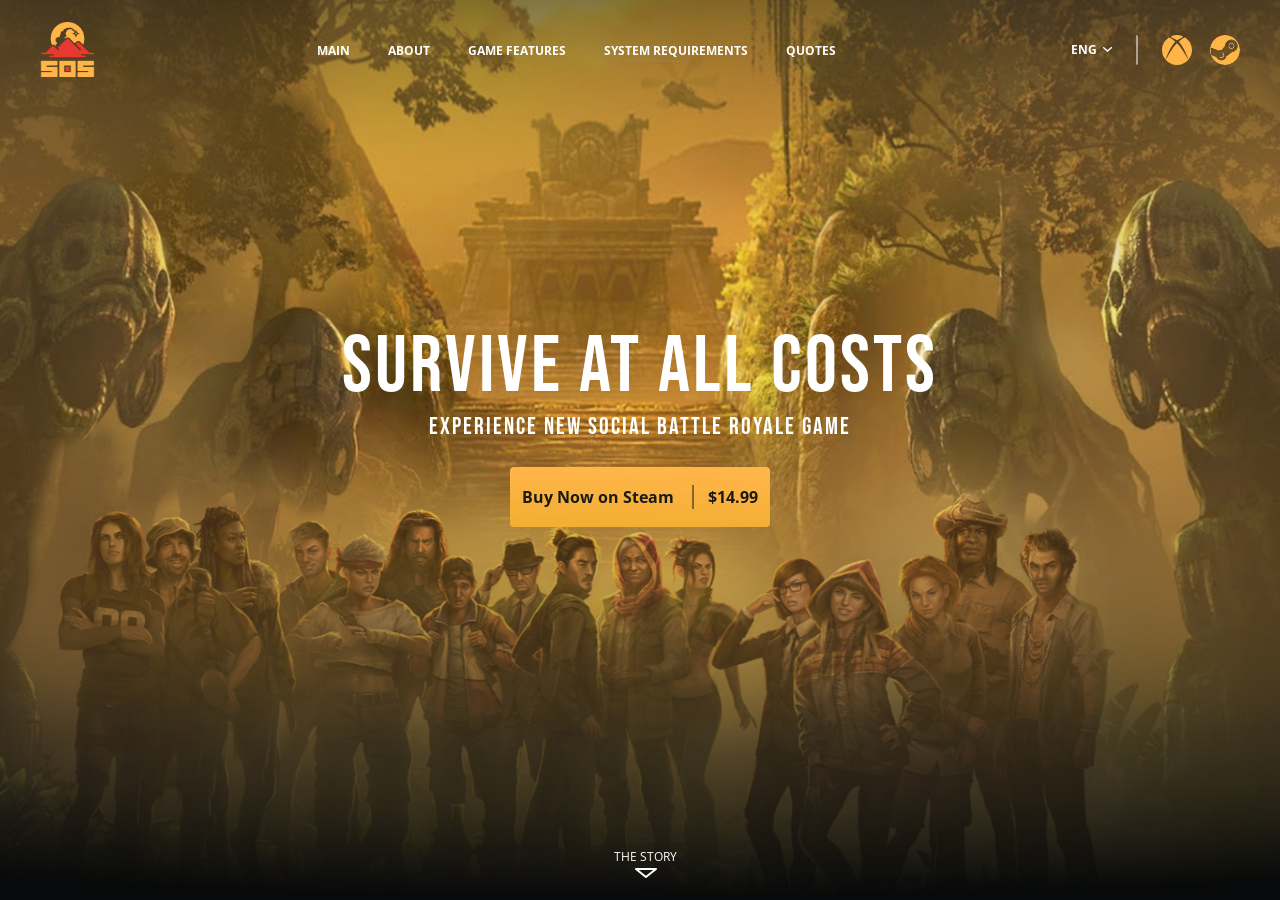
==== index.html @ 310947cd "first commit" ====
<!DOCTYPE html>
<html lang="en">
<head>
    <meta charset="UTF-8">
    <meta name="viewport" content="width=device-width, initial-scale=1.0">
    <title>SOS</title>
    <link rel="shortcut icon" href="">
    <link rel="stylesheet" href="css/style.css">
</head>
<body>
    <header class="header">
        <img class="header__background" src="./img/bg.jpeg" alt="">
        <div class="container">
            <div class="header__wrapper">
                <div class="header__logo">
                    <a href="#">
                        <img src="./img/logo.svg" alt="">
                    </a>
                </div>
                <div class="header__menu-wrapper">
                    <ul class="header__menu-list" id="menu">
                        <li class="header__menu-item">
                            <a href="#" class="header__menu-link">
                                main
                            </a>
                        </li>
                        <li class="header__menu-item">
                            <a href="#" class="header__menu-link">
                                about
                            </a>
                        </li>
                        <li class="header__menu-item">
                            <a href="#" class="header__menu-link">
                                game features
                            </a>
                        </li>
                        <li class="header__menu-item">
                            <a href="#" class="header__menu-link">
                                system requirements
                            </a>
                        </li>
                        <li class="header__menu-item">
                            <a href="#" class="header__menu-link">
                                quotes
                            </a>
                        </li>
                    </ul>
                </div>
                <div class="header__right-wrapper">
                    <div class="header__language-dropdown">
                        <button class="dropdown-button-language" id="dropdown-main-button">eng</button>
                        <img src="./img/arrow-down.svg" alt="">
                        <div class="dropdown-wrapper" id="dropdown">
                            <button class="dropdown-button-language" id="drop-rus">rus</button>
                            <button class="dropdown-button-language" id="drop-eng">eng</button>
                            <button class="dropdown-button-language" id="drop-fra">fra</button>
                        </div>
                    </div>
                    <div class="header__strip"></div>
                    <div class="header__burger" id="burger">
                        <span></span>
                    </div>
                    <div class="header__game-service">
                        <a href="#">
                            <img src="./img/icons/xbox-icon.svg" alt="">
                        </a>
                        <a href="#">
                            <img src="./img/icons/steam-icon.svg" alt="">
                        </a>
                    </div>
                </div>
            </div>
        </div>
    </header>
    <main class="main">
        <section class="theme">
            <div class="container">
                <div class="theme_wrapper">
                    <div class="theme__title" data-translate="title">
                        SURVIVE AT ALL COSTS
                    </div>
                    <div class="theme__subtitle" data-translate="subtitle">
                        Experience new social battle royale game
                    </div>
                    <div class="theme__buy-wrapper">
                        <button class="theme__buy-button">Buy Now on Steam <span></span> $14.99</button>
                    </div>
                </div>
                <div class="anchor-wrapper" id="anchor">
                    <div class="anchor__title" data-translate="story">
                        The story
                    </div>
                    <div class="anchor__arrow-down">
                        <img src="./img/scroll-arrow-down.svg" alt="">
                    </div>
                </div>
            </div>
        </section>
    </main>
    <script src="./js/script.js"></script>
</body>
</html>
---- css/style.css ----
@charset "UTF-8";
/*Обнуление*/
@import url("https://fonts.googleapis.com/css2?family=Bona+Nova+SC:ital,wght@0,400;0,700;1,400&family=Inter:ital,opsz,wght@0,14..32,100..900;1,14..32,100..900&family=Macondo&family=Merriweather:ital,wght@0,300;0,400;0,700;0,900;1,300;1,400;1,700;1,900&family=Montserrat:ital,wght@0,100..900;1,100..900&family=Open+Sans:ital,wght@0,300..800;1,300..800&family=Orbitron:wght@400..900&family=Poppins:ital,wght@0,100;0,200;0,300;0,400;0,500;0,600;0,700;0,800;0,900;1,100;1,200;1,300;1,400;1,500;1,600;1,700;1,800;1,900&family=Roboto+Mono:ital,wght@0,100..700;1,100..700&family=Work+Sans:ital,wght@0,100..900;1,100..900&display=swap");
@import url("https://fonts.googleapis.com/css2?family=Bebas+Neue&family=Bona+Nova+SC:ital,wght@0,400;0,700;1,400&family=Inter:ital,opsz,wght@0,14..32,100..900;1,14..32,100..900&family=Macondo&family=Merriweather:ital,wght@0,300;0,400;0,700;0,900;1,300;1,400;1,700;1,900&family=Montserrat:ital,wght@0,100..900;1,100..900&family=Open+Sans:ital,wght@0,300..800;1,300..800&family=Orbitron:wght@400..900&family=Poppins:ital,wght@0,100;0,200;0,300;0,400;0,500;0,600;0,700;0,800;0,900;1,100;1,200;1,300;1,400;1,500;1,600;1,700;1,800;1,900&family=Roboto+Mono:ital,wght@0,100..700;1,100..700&family=Work+Sans:ital,wght@0,100..900;1,100..900&display=swap");
* {
  padding: 0;
  margin: 0;
  border: 0;
}

*, *:before, *:after {
  box-sizing: border-box;
}

:focus, :active {
  outline: none;
}

a:focus, a:active {
  outline: none;
}

nav, footer, header, aside {
  display: block;
}

html, body {
  height: 100%;
  width: 100%;
  font-size: 100%;
  line-height: 1;
  font-size: 14px;
  -ms-text-size-adjust: 100%;
  -moz-text-size-adjust: 100%;
  -webkit-text-size-adjust: 100%;
}

input, button, textarea {
  font-family: inherit;
}

input::-ms-clear {
  display: none;
}

button {
  cursor: pointer;
}

button::-moz-focus-inner {
  padding: 0;
  border: 0;
}

a, a:visited {
  text-decoration: none;
}

a:hover {
  text-decoration: none;
}

ul li {
  list-style: none;
}

img {
  vertical-align: top;
}

h1, h2, h3, h4, h5, h6 {
  font-size: inherit;
  font-weight: 400;
}

/*--------------------*/
body {
  color: #fff;
  font-family: "Open Sans", serif;
}

.container {
  max-width: 1220px;
  margin: 0 auto;
  padding: 0 10px;
}

.header__wrapper {
  display: flex;
  align-items: center;
  justify-content: space-between;
  padding-top: 22px;
}

.header__background {
  width: 100%;
  height: 100vh;
  position: absolute;
  z-index: -1;
  -o-object-fit: cover;
     object-fit: cover;
}

.header__menu-list {
  display: flex;
  align-items: center;
  justify-content: center;
  gap: 38px;
  font-weight: 700;
}

.header__menu-link {
  color: #fff;
  text-transform: uppercase;
  font-size: 12px;
}
.header__menu-link:hover {
  color: #FFB548;
}

.header__right-wrapper {
  display: flex;
  align-items: center;
  justify-content: center;
  gap: 24px;
}

.header__strip {
  width: 1px;
  height: 30px;
  border: 0.87px solid rgb(255, 255, 255);
  opacity: 0.5;
  border-radius: 5px;
}

.header__game-service {
  display: flex;
  align-items: center;
  justify-content: center;
  gap: 18px;
}

.dropdown-wrapper {
  width: 54px;
  height: 65px;
  border-radius: 3px;
  background: rgba(0, 0, 0, 0.75);
  flex-direction: column;
  gap: 2px;
  padding-top: 7px;
  position: absolute;
  top: 25px;
  left: 2px;
  display: none;
}

.language-dropdown {
  display: flex;
  align-items: center;
  justify-content: center;
}

.header__language-dropdown {
  display: flex;
  align-items: center;
  justify-content: center;
  gap: 6px;
  position: relative;
  top: 0;
  left: 0;
}

.dropdown-button-language {
  color: #fff;
  background-color: inherit;
  font-size: 12px;
  line-height: 16px;
  text-align: left;
  letter-spacing: 10%;
  font-weight: 700;
  text-transform: uppercase;
  margin-left: 14px;
}
.dropdown-button-language:hover {
  color: #FFB548 !important;
}

.active {
  display: block;
}

.header__burger {
  display: flex;
  position: relative;
  z-index: 10;
  align-items: center;
  justify-content: flex-end;
  width: 24px;
  height: 18px;
  display: none;
}
.header__burger span {
  background-color: #fff;
  height: 2px;
  width: 100%;
  transition: 0.3s;
}
.header__burger::before {
  content: "";
  background-color: #fff;
  position: absolute;
  height: 2px;
  width: 100%;
  top: 0;
  transition: 0.3s;
}
.header__burger::after {
  content: "";
  background-color: #fff;
  position: absolute;
  bottom: 0;
  height: 2px;
  width: 70%;
  transition: 0.3s;
}

.active-burger span {
  transform: scale(0);
}
.active-burger::before {
  top: 50%;
  transform: rotate(-45deg) translate(0, -50%);
}
.active-burger::after {
  bottom: 50%;
  width: 100%;
  transform: rotate(45deg) translate(0, 50%);
}

.theme__title {
  font-family: "Bebas Neue";
  font-size: 80px;
  font-weight: 500;
  line-height: 80px;
  letter-spacing: 3px;
  text-align: center;
  text-transform: uppercase;
  margin-top: 250px;
}

.theme__subtitle {
  font-family: "Bebas Neue";
  font-size: 24px;
  font-weight: 500;
  line-height: 24px;
  letter-spacing: 2px;
  text-align: center;
  margin: 8px 0 28px 0;
}

.theme__buy-wrapper {
  text-align: center;
}

.theme__buy-button {
  width: 260px;
  height: 60px;
  color: rgb(26, 25, 23);
  font-size: 16px;
  line-height: 22px;
  font-weight: 700;
  text-align: center;
  border-radius: 4px;
  background: linear-gradient(181.15deg, rgb(255, 181, 72) 10.819%, rgb(243, 175, 52) 90.765%);
}
.theme__buy-button span {
  width: 1px;
  height: 24px;
  border: 0.87px solid rgb(26, 25, 23);
  opacity: 0.5;
  margin: 0 14px;
}

.anchor-wrapper {
  display: flex;
  align-items: center;
  justify-content: center;
  flex-direction: column;
  position: absolute;
  bottom: 2%;
  left: 48%;
  cursor: pointer;
}
.anchor-wrapper:hover {
  color: #FFB548 !important;
}

.anchor__title {
  font-size: 12px;
  line-height: 22px;
  letter-spacing: 0px;
  text-align: justify;
  text-transform: uppercase;
}

@media (max-width: 800px) {
  .header__menu-list {
    gap: 20px;
  }
}
@media (max-width: 767px) {
  .header__menu-list {
    display: none;
    flex-direction: column;
    position: fixed;
    width: 100%;
    height: 100%;
    background-color: #000;
    opacity: 0.9;
    z-index: 5;
    top: 0;
    left: 0;
  }
  .open {
    display: flex;
  }
  .header__game-service {
    display: none;
  }
  .header__burger {
    display: flex;
  }
}
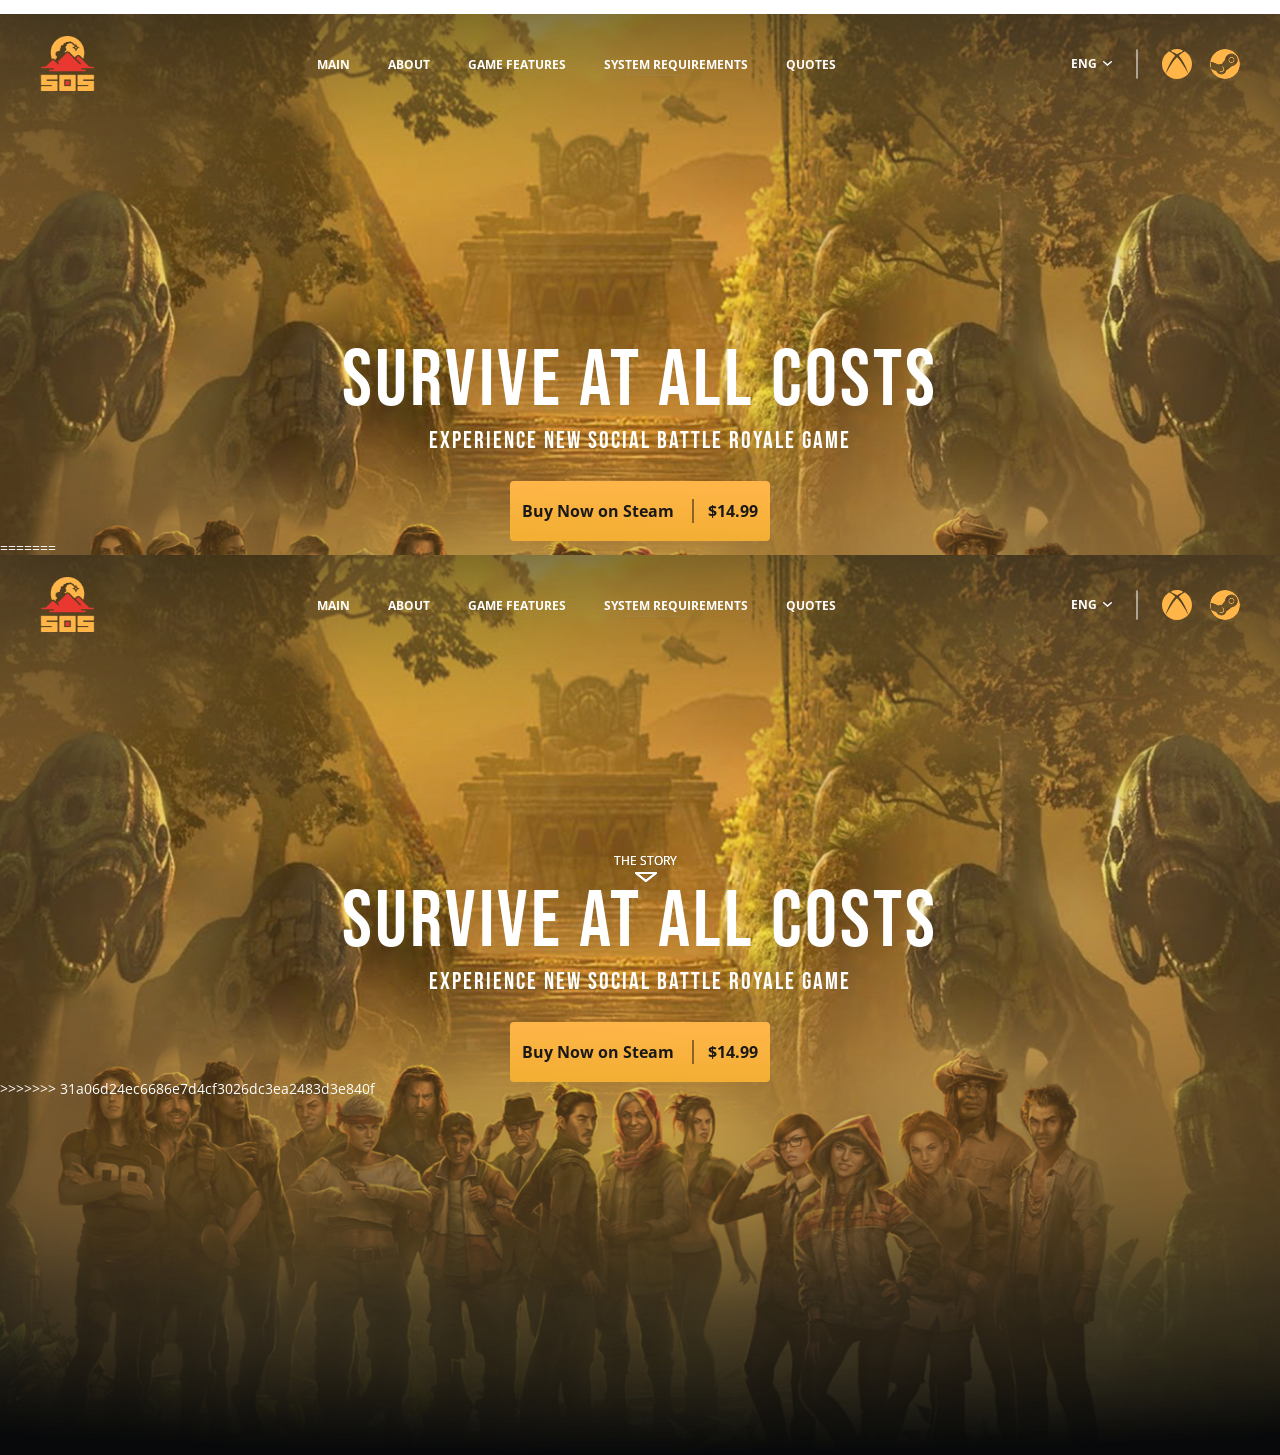
==== commit 5098bdda: "fix" ====
--- a/index.html
+++ b/index.html
@@ -1,3 +1,4 @@
+<<<<<<< HEAD
 <!DOCTYPE html>
 <html lang="en">
 <head>
@@ -20,27 +21,27 @@
                 <div class="header__menu-wrapper">
                     <ul class="header__menu-list" id="menu">
                         <li class="header__menu-item">
-                            <a href="#" class="header__menu-link">
+                            <a href="#" class="header__menu-link" data-translate="menuMain">
                                 main
                             </a>
                         </li>
                         <li class="header__menu-item">
-                            <a href="#" class="header__menu-link">
+                            <a href="#" class="header__menu-link" data-translate="menuAbout">
                                 about
                             </a>
                         </li>
                         <li class="header__menu-item">
-                            <a href="#" class="header__menu-link">
+                            <a href="#" class="header__menu-link" data-translate="menuFeatures">
                                 game features
                             </a>
                         </li>
                         <li class="header__menu-item">
-                            <a href="#" class="header__menu-link">
+                            <a href="#" class="header__menu-link" data-translate="menuSystem">
                                 system requirements
                             </a>
                         </li>
                         <li class="header__menu-item">
-                            <a href="#" class="header__menu-link">
+                            <a href="#" class="header__menu-link" data-translate="menuQuotes">
                                 quotes
                             </a>
                         </li>
@@ -99,4 +100,107 @@
     </main>
     <script src="./js/script.js"></script>
 </body>
+=======
+<!DOCTYPE html>
+<html lang="en">
+<head>
+    <meta charset="UTF-8">
+    <meta name="viewport" content="width=device-width, initial-scale=1.0">
+    <title>SOS</title>
+    <link rel="shortcut icon" href="">
+    <link rel="stylesheet" href="css/style.css">
+</head>
+<body>
+    <header class="header">
+        <img class="header__background" src="./img/bg.jpeg" alt="">
+        <div class="container">
+            <div class="header__wrapper">
+                <div class="header__logo">
+                    <a href="#">
+                        <img src="./img/logo.svg" alt="">
+                    </a>
+                </div>
+                <div class="header__menu-wrapper">
+                    <ul class="header__menu-list" id="menu">
+                        <li class="header__menu-item">
+                            <a href="#" class="header__menu-link" data-translate="menuMain">
+                                main
+                            </a>
+                        </li>
+                        <li class="header__menu-item">
+                            <a href="#" class="header__menu-link" data-translate="menuAbout">
+                                about
+                            </a>
+                        </li>
+                        <li class="header__menu-item">
+                            <a href="#" class="header__menu-link" data-translate="menuFeatures">
+                                game features
+                            </a>
+                        </li>
+                        <li class="header__menu-item">
+                            <a href="#" class="header__menu-link" data-translate="menuSystem">
+                                system requirements
+                            </a>
+                        </li>
+                        <li class="header__menu-item">
+                            <a href="#" class="header__menu-link" data-translate="menuQuotes">
+                                quotes
+                            </a>
+                        </li>
+                    </ul>
+                </div>
+                <div class="header__right-wrapper">
+                    <div class="header__language-dropdown">
+                        <button class="dropdown-button-language" id="dropdown-main-button">eng</button>
+                        <img src="./img/arrow-down.svg" alt="">
+                        <div class="dropdown-wrapper" id="dropdown">
+                            <button class="dropdown-button-language" id="drop-rus">rus</button>
+                            <button class="dropdown-button-language" id="drop-eng">eng</button>
+                            <button class="dropdown-button-language" id="drop-fra">fra</button>
+                        </div>
+                    </div>
+                    <div class="header__strip"></div>
+                    <div class="header__burger" id="burger">
+                        <span></span>
+                    </div>
+                    <div class="header__game-service">
+                        <a href="#">
+                            <img src="./img/icons/xbox-icon.svg" alt="">
+                        </a>
+                        <a href="#">
+                            <img src="./img/icons/steam-icon.svg" alt="">
+                        </a>
+                    </div>
+                </div>
+            </div>
+        </div>
+    </header>
+    <main class="main">
+        <section class="theme">
+            <div class="container">
+                <div class="theme_wrapper">
+                    <div class="theme__title" data-translate="title">
+                        SURVIVE AT ALL COSTS
+                    </div>
+                    <div class="theme__subtitle" data-translate="subtitle">
+                        Experience new social battle royale game
+                    </div>
+                    <div class="theme__buy-wrapper">
+                        <button class="theme__buy-button">Buy Now on Steam <span></span> $14.99</button>
+                    </div>
+                </div>
+                <div class="anchor-wrapper" id="anchor">
+                    <div class="anchor__title" data-translate="story">
+                        The story
+                    </div>
+                    <div class="anchor__arrow-down">
+                        <img src="./img/scroll-arrow-down.svg" alt="">
+                    </div>
+                </div>
+            </div>
+        </section>
+    </main>
+    <script src="./js/script.js"></script>
+</body>
+>>>>>>> 31a06d24ec6686e7d4cf3026dc3ea2483d3e840f
 </html>
--- a/css/style.css
+++ b/css/style.css
@@ -1,333 +1,346 @@
-@charset "UTF-8";
-/*Обнуление*/
-@import url("https://fonts.googleapis.com/css2?family=Bona+Nova+SC:ital,wght@0,400;0,700;1,400&family=Inter:ital,opsz,wght@0,14..32,100..900;1,14..32,100..900&family=Macondo&family=Merriweather:ital,wght@0,300;0,400;0,700;0,900;1,300;1,400;1,700;1,900&family=Montserrat:ital,wght@0,100..900;1,100..900&family=Open+Sans:ital,wght@0,300..800;1,300..800&family=Orbitron:wght@400..900&family=Poppins:ital,wght@0,100;0,200;0,300;0,400;0,500;0,600;0,700;0,800;0,900;1,100;1,200;1,300;1,400;1,500;1,600;1,700;1,800;1,900&family=Roboto+Mono:ital,wght@0,100..700;1,100..700&family=Work+Sans:ital,wght@0,100..900;1,100..900&display=swap");
-@import url("https://fonts.googleapis.com/css2?family=Bebas+Neue&family=Bona+Nova+SC:ital,wght@0,400;0,700;1,400&family=Inter:ital,opsz,wght@0,14..32,100..900;1,14..32,100..900&family=Macondo&family=Merriweather:ital,wght@0,300;0,400;0,700;0,900;1,300;1,400;1,700;1,900&family=Montserrat:ital,wght@0,100..900;1,100..900&family=Open+Sans:ital,wght@0,300..800;1,300..800&family=Orbitron:wght@400..900&family=Poppins:ital,wght@0,100;0,200;0,300;0,400;0,500;0,600;0,700;0,800;0,900;1,100;1,200;1,300;1,400;1,500;1,600;1,700;1,800;1,900&family=Roboto+Mono:ital,wght@0,100..700;1,100..700&family=Work+Sans:ital,wght@0,100..900;1,100..900&display=swap");
-* {
-  padding: 0;
-  margin: 0;
-  border: 0;
-}
-
-*, *:before, *:after {
-  box-sizing: border-box;
-}
-
-:focus, :active {
-  outline: none;
-}
-
-a:focus, a:active {
-  outline: none;
-}
-
-nav, footer, header, aside {
-  display: block;
-}
-
-html, body {
-  height: 100%;
-  width: 100%;
-  font-size: 100%;
-  line-height: 1;
-  font-size: 14px;
-  -ms-text-size-adjust: 100%;
-  -moz-text-size-adjust: 100%;
-  -webkit-text-size-adjust: 100%;
-}
-
-input, button, textarea {
-  font-family: inherit;
-}
-
-input::-ms-clear {
-  display: none;
-}
-
-button {
-  cursor: pointer;
-}
-
-button::-moz-focus-inner {
-  padding: 0;
-  border: 0;
-}
-
-a, a:visited {
-  text-decoration: none;
-}
-
-a:hover {
-  text-decoration: none;
-}
-
-ul li {
-  list-style: none;
-}
-
-img {
-  vertical-align: top;
-}
-
-h1, h2, h3, h4, h5, h6 {
-  font-size: inherit;
-  font-weight: 400;
-}
-
-/*--------------------*/
-body {
-  color: #fff;
-  font-family: "Open Sans", serif;
-}
-
-.container {
-  max-width: 1220px;
-  margin: 0 auto;
-  padding: 0 10px;
-}
-
-.header__wrapper {
-  display: flex;
-  align-items: center;
-  justify-content: space-between;
-  padding-top: 22px;
-}
-
-.header__background {
-  width: 100%;
-  height: 100vh;
-  position: absolute;
-  z-index: -1;
-  -o-object-fit: cover;
-     object-fit: cover;
-}
-
-.header__menu-list {
-  display: flex;
-  align-items: center;
-  justify-content: center;
-  gap: 38px;
-  font-weight: 700;
-}
-
-.header__menu-link {
-  color: #fff;
-  text-transform: uppercase;
-  font-size: 12px;
-}
-.header__menu-link:hover {
-  color: #FFB548;
-}
-
-.header__right-wrapper {
-  display: flex;
-  align-items: center;
-  justify-content: center;
-  gap: 24px;
-}
-
-.header__strip {
-  width: 1px;
-  height: 30px;
-  border: 0.87px solid rgb(255, 255, 255);
-  opacity: 0.5;
-  border-radius: 5px;
-}
-
-.header__game-service {
-  display: flex;
-  align-items: center;
-  justify-content: center;
-  gap: 18px;
-}
-
-.dropdown-wrapper {
-  width: 54px;
-  height: 65px;
-  border-radius: 3px;
-  background: rgba(0, 0, 0, 0.75);
-  flex-direction: column;
-  gap: 2px;
-  padding-top: 7px;
-  position: absolute;
-  top: 25px;
-  left: 2px;
-  display: none;
-}
-
-.language-dropdown {
-  display: flex;
-  align-items: center;
-  justify-content: center;
-}
-
-.header__language-dropdown {
-  display: flex;
-  align-items: center;
-  justify-content: center;
-  gap: 6px;
-  position: relative;
-  top: 0;
-  left: 0;
-}
-
-.dropdown-button-language {
-  color: #fff;
-  background-color: inherit;
-  font-size: 12px;
-  line-height: 16px;
-  text-align: left;
-  letter-spacing: 10%;
-  font-weight: 700;
-  text-transform: uppercase;
-  margin-left: 14px;
-}
-.dropdown-button-language:hover {
-  color: #FFB548 !important;
-}
-
-.active {
-  display: block;
-}
-
-.header__burger {
-  display: flex;
-  position: relative;
-  z-index: 10;
-  align-items: center;
-  justify-content: flex-end;
-  width: 24px;
-  height: 18px;
-  display: none;
-}
-.header__burger span {
-  background-color: #fff;
-  height: 2px;
-  width: 100%;
-  transition: 0.3s;
-}
-.header__burger::before {
-  content: "";
-  background-color: #fff;
-  position: absolute;
-  height: 2px;
-  width: 100%;
-  top: 0;
-  transition: 0.3s;
-}
-.header__burger::after {
-  content: "";
-  background-color: #fff;
-  position: absolute;
-  bottom: 0;
-  height: 2px;
-  width: 70%;
-  transition: 0.3s;
-}
-
-.active-burger span {
-  transform: scale(0);
-}
-.active-burger::before {
-  top: 50%;
-  transform: rotate(-45deg) translate(0, -50%);
-}
-.active-burger::after {
-  bottom: 50%;
-  width: 100%;
-  transform: rotate(45deg) translate(0, 50%);
-}
-
-.theme__title {
-  font-family: "Bebas Neue";
-  font-size: 80px;
-  font-weight: 500;
-  line-height: 80px;
-  letter-spacing: 3px;
-  text-align: center;
-  text-transform: uppercase;
-  margin-top: 250px;
-}
-
-.theme__subtitle {
-  font-family: "Bebas Neue";
-  font-size: 24px;
-  font-weight: 500;
-  line-height: 24px;
-  letter-spacing: 2px;
-  text-align: center;
-  margin: 8px 0 28px 0;
-}
-
-.theme__buy-wrapper {
-  text-align: center;
-}
-
-.theme__buy-button {
-  width: 260px;
-  height: 60px;
-  color: rgb(26, 25, 23);
-  font-size: 16px;
-  line-height: 22px;
-  font-weight: 700;
-  text-align: center;
-  border-radius: 4px;
-  background: linear-gradient(181.15deg, rgb(255, 181, 72) 10.819%, rgb(243, 175, 52) 90.765%);
-}
-.theme__buy-button span {
-  width: 1px;
-  height: 24px;
-  border: 0.87px solid rgb(26, 25, 23);
-  opacity: 0.5;
-  margin: 0 14px;
-}
-
-.anchor-wrapper {
-  display: flex;
-  align-items: center;
-  justify-content: center;
-  flex-direction: column;
-  position: absolute;
-  bottom: 2%;
-  left: 48%;
-  cursor: pointer;
-}
-.anchor-wrapper:hover {
-  color: #FFB548 !important;
-}
-
-.anchor__title {
-  font-size: 12px;
-  line-height: 22px;
-  letter-spacing: 0px;
-  text-align: justify;
-  text-transform: uppercase;
-}
-
-@media (max-width: 800px) {
-  .header__menu-list {
-    gap: 20px;
-  }
-}
-@media (max-width: 767px) {
-  .header__menu-list {
-    display: none;
-    flex-direction: column;
-    position: fixed;
-    width: 100%;
-    height: 100%;
-    background-color: #000;
-    opacity: 0.9;
-    z-index: 5;
-    top: 0;
-    left: 0;
-  }
-  .open {
-    display: flex;
-  }
-  .header__game-service {
-    display: none;
-  }
-  .header__burger {
-    display: flex;
-  }
+@charset "UTF-8";
+/*Обнуление*/
+@import url("https://fonts.googleapis.com/css2?family=Bona+Nova+SC:ital,wght@0,400;0,700;1,400&family=Inter:ital,opsz,wght@0,14..32,100..900;1,14..32,100..900&family=Macondo&family=Merriweather:ital,wght@0,300;0,400;0,700;0,900;1,300;1,400;1,700;1,900&family=Montserrat:ital,wght@0,100..900;1,100..900&family=Open+Sans:ital,wght@0,300..800;1,300..800&family=Orbitron:wght@400..900&family=Poppins:ital,wght@0,100;0,200;0,300;0,400;0,500;0,600;0,700;0,800;0,900;1,100;1,200;1,300;1,400;1,500;1,600;1,700;1,800;1,900&family=Roboto+Mono:ital,wght@0,100..700;1,100..700&family=Work+Sans:ital,wght@0,100..900;1,100..900&display=swap");
+@import url("https://fonts.googleapis.com/css2?family=Bebas+Neue&family=Bona+Nova+SC:ital,wght@0,400;0,700;1,400&family=Inter:ital,opsz,wght@0,14..32,100..900;1,14..32,100..900&family=Macondo&family=Merriweather:ital,wght@0,300;0,400;0,700;0,900;1,300;1,400;1,700;1,900&family=Montserrat:ital,wght@0,100..900;1,100..900&family=Open+Sans:ital,wght@0,300..800;1,300..800&family=Orbitron:wght@400..900&family=Poppins:ital,wght@0,100;0,200;0,300;0,400;0,500;0,600;0,700;0,800;0,900;1,100;1,200;1,300;1,400;1,500;1,600;1,700;1,800;1,900&family=Roboto+Mono:ital,wght@0,100..700;1,100..700&family=Work+Sans:ital,wght@0,100..900;1,100..900&display=swap");
+* {
+  padding: 0;
+  margin: 0;
+  border: 0;
+}
+
+*, *:before, *:after {
+  box-sizing: border-box;
+}
+
+:focus, :active {
+  outline: none;
+}
+
+a:focus, a:active {
+  outline: none;
+}
+
+nav, footer, header, aside {
+  display: block;
+}
+
+html, body {
+  height: 100%;
+  width: 100%;
+  font-size: 100%;
+  line-height: 1;
+  font-size: 14px;
+  -ms-text-size-adjust: 100%;
+  -moz-text-size-adjust: 100%;
+  -webkit-text-size-adjust: 100%;
+}
+
+input, button, textarea {
+  font-family: inherit;
+}
+
+input::-ms-clear {
+  display: none;
+}
+
+button {
+  cursor: pointer;
+}
+
+button::-moz-focus-inner {
+  padding: 0;
+  border: 0;
+}
+
+a, a:visited {
+  text-decoration: none;
+}
+
+a:hover {
+  text-decoration: none;
+}
+
+ul li {
+  list-style: none;
+}
+
+img {
+  vertical-align: top;
+}
+
+h1, h2, h3, h4, h5, h6 {
+  font-size: inherit;
+  font-weight: 400;
+}
+
+/*--------------------*/
+body {
+  color: #fff;
+  font-family: "Open Sans", serif;
+}
+
+.container {
+  max-width: 1220px;
+  margin: 0 auto;
+  padding: 0 10px;
+}
+
+.header__wrapper {
+  display: flex;
+  align-items: center;
+  justify-content: space-between;
+  padding-top: 22px;
+}
+
+.header__background {
+  width: 100%;
+  height: 100vh;
+  position: absolute;
+  z-index: -1;
+  -o-object-fit: cover;
+     object-fit: cover;
+}
+
+.header__menu-list {
+  display: flex;
+  align-items: center;
+  justify-content: center;
+  gap: 38px;
+  font-weight: 700;
+}
+
+.header__menu-link {
+  color: #fff;
+  text-transform: uppercase;
+  font-size: 12px;
+}
+.header__menu-link:hover {
+  color: #FFB548;
+}
+
+.header__right-wrapper {
+  display: flex;
+  align-items: center;
+  justify-content: center;
+  gap: 24px;
+}
+
+.header__strip {
+  width: 1px;
+  height: 30px;
+  border: 0.87px solid rgb(255, 255, 255);
+  opacity: 0.5;
+  border-radius: 5px;
+}
+
+.header__game-service {
+  display: flex;
+  align-items: center;
+  justify-content: center;
+  gap: 18px;
+}
+
+.dropdown-wrapper {
+  width: 54px;
+  height: 65px;
+  border-radius: 3px;
+  background: rgba(0, 0, 0, 0.75);
+  flex-direction: column;
+  gap: 2px;
+  padding-top: 7px;
+  position: absolute;
+  top: 25px;
+  left: 2px;
+  display: none;
+}
+
+.language-dropdown {
+  display: flex;
+  align-items: center;
+  justify-content: center;
+}
+
+.header__language-dropdown {
+  display: flex;
+  align-items: center;
+  justify-content: center;
+  gap: 6px;
+  position: relative;
+  top: 0;
+  left: 0;
+}
+
+.dropdown-button-language {
+  color: #fff;
+  background-color: inherit;
+  font-size: 12px;
+  line-height: 16px;
+  text-align: left;
+  letter-spacing: 10%;
+  font-weight: 700;
+  text-transform: uppercase;
+  margin-left: 14px;
+}
+.dropdown-button-language:hover {
+  color: #FFB548 !important;
+}
+
+.active {
+  display: block;
+}
+
+.header__burger {
+  display: flex;
+  position: relative;
+  z-index: 10;
+  align-items: center;
+  justify-content: flex-end;
+  width: 24px;
+  height: 18px;
+  display: none;
+}
+.header__burger span {
+  background-color: #fff;
+  height: 2px;
+  width: 100%;
+  transition: 0.3s;
+}
+.header__burger::before {
+  content: "";
+  background-color: #fff;
+  position: absolute;
+  height: 2px;
+  width: 100%;
+  top: 0;
+  transition: 0.3s;
+}
+.header__burger::after {
+  content: "";
+  background-color: #fff;
+  position: absolute;
+  bottom: 0;
+  height: 2px;
+  width: 70%;
+  transition: 0.3s;
+}
+
+.active-burger span {
+  transform: scale(0);
+}
+.active-burger::before {
+  top: 50%;
+  transform: rotate(-45deg) translate(0, -50%);
+}
+.active-burger::after {
+  bottom: 50%;
+  width: 100%;
+  transform: rotate(45deg) translate(0, 50%);
+}
+
+.theme__title {
+  font-family: "Bebas Neue";
+  font-size: 80px;
+  font-weight: 500;
+  line-height: 80px;
+  letter-spacing: 3px;
+  text-align: center;
+  text-transform: uppercase;
+  margin-top: 250px;
+}
+
+.theme__subtitle {
+  font-family: "Bebas Neue";
+  font-size: 24px;
+  font-weight: 500;
+  line-height: 24px;
+  letter-spacing: 2px;
+  text-align: center;
+  margin: 8px 0 28px 0;
+}
+
+.theme__buy-wrapper {
+  text-align: center;
+}
+
+.theme__buy-button {
+  width: 260px;
+  height: 60px;
+  color: rgb(26, 25, 23);
+  font-size: 16px;
+  line-height: 22px;
+  font-weight: 700;
+  text-align: center;
+  border-radius: 4px;
+  background: linear-gradient(181.15deg, rgb(255, 181, 72) 10.819%, rgb(243, 175, 52) 90.765%);
+}
+.theme__buy-button span {
+  width: 1px;
+  height: 24px;
+  border: 0.87px solid rgb(26, 25, 23);
+  opacity: 0.5;
+  margin: 0 14px;
+}
+
+.anchor-wrapper {
+  display: flex;
+  align-items: center;
+  justify-content: center;
+  flex-direction: column;
+  position: absolute;
+  bottom: 2%;
+  left: 48%;
+  cursor: pointer;
+}
+.anchor-wrapper:hover {
+  color: #FFB548 !important;
+}
+
+.anchor__title {
+  font-size: 12px;
+  line-height: 22px;
+  letter-spacing: 0px;
+  text-align: justify;
+  text-transform: uppercase;
+}
+
+@media (max-width: 800px) {
+  .header__menu-list {
+    gap: 20px;
+  }
+}
+@media (max-width: 767px) {
+  .header__menu-list {
+    display: none;
+    flex-direction: column;
+    position: fixed;
+    width: 100%;
+    height: 100%;
+    background-color: #000;
+    opacity: 0.9;
+    z-index: 5;
+    top: 0;
+    left: 0;
+  }
+  .open {
+    display: flex;
+  }
+  .header__game-service {
+    display: none;
+  }
+  .header__burger {
+    display: flex;
+  }
+  .theme__title {
+    font-size: 40px;
+    line-height: 120%;
+  }
+  .theme__subtitle {
+    font-size: 15px;
+  }
+<<<<<<< HEAD
+  .theme__title {
+    margin-top: 50%;
+  }
+=======
+>>>>>>> 31a06d24ec6686e7d4cf3026dc3ea2483d3e840f
 }
--- a/css/style.css
+++ b/css/style.css
@@ -1,333 +1,346 @@
-@charset "UTF-8";
-/*Обнуление*/
-@import url("https://fonts.googleapis.com/css2?family=Bona+Nova+SC:ital,wght@0,400;0,700;1,400&family=Inter:ital,opsz,wght@0,14..32,100..900;1,14..32,100..900&family=Macondo&family=Merriweather:ital,wght@0,300;0,400;0,700;0,900;1,300;1,400;1,700;1,900&family=Montserrat:ital,wght@0,100..900;1,100..900&family=Open+Sans:ital,wght@0,300..800;1,300..800&family=Orbitron:wght@400..900&family=Poppins:ital,wght@0,100;0,200;0,300;0,400;0,500;0,600;0,700;0,800;0,900;1,100;1,200;1,300;1,400;1,500;1,600;1,700;1,800;1,900&family=Roboto+Mono:ital,wght@0,100..700;1,100..700&family=Work+Sans:ital,wght@0,100..900;1,100..900&display=swap");
-@import url("https://fonts.googleapis.com/css2?family=Bebas+Neue&family=Bona+Nova+SC:ital,wght@0,400;0,700;1,400&family=Inter:ital,opsz,wght@0,14..32,100..900;1,14..32,100..900&family=Macondo&family=Merriweather:ital,wght@0,300;0,400;0,700;0,900;1,300;1,400;1,700;1,900&family=Montserrat:ital,wght@0,100..900;1,100..900&family=Open+Sans:ital,wght@0,300..800;1,300..800&family=Orbitron:wght@400..900&family=Poppins:ital,wght@0,100;0,200;0,300;0,400;0,500;0,600;0,700;0,800;0,900;1,100;1,200;1,300;1,400;1,500;1,600;1,700;1,800;1,900&family=Roboto+Mono:ital,wght@0,100..700;1,100..700&family=Work+Sans:ital,wght@0,100..900;1,100..900&display=swap");
-* {
-  padding: 0;
-  margin: 0;
-  border: 0;
-}
-
-*, *:before, *:after {
-  box-sizing: border-box;
-}
-
-:focus, :active {
-  outline: none;
-}
-
-a:focus, a:active {
-  outline: none;
-}
-
-nav, footer, header, aside {
-  display: block;
-}
-
-html, body {
-  height: 100%;
-  width: 100%;
-  font-size: 100%;
-  line-height: 1;
-  font-size: 14px;
-  -ms-text-size-adjust: 100%;
-  -moz-text-size-adjust: 100%;
-  -webkit-text-size-adjust: 100%;
-}
-
-input, button, textarea {
-  font-family: inherit;
-}
-
-input::-ms-clear {
-  display: none;
-}
-
-button {
-  cursor: pointer;
-}
-
-button::-moz-focus-inner {
-  padding: 0;
-  border: 0;
-}
-
-a, a:visited {
-  text-decoration: none;
-}
-
-a:hover {
-  text-decoration: none;
-}
-
-ul li {
-  list-style: none;
-}
-
-img {
-  vertical-align: top;
-}
-
-h1, h2, h3, h4, h5, h6 {
-  font-size: inherit;
-  font-weight: 400;
-}
-
-/*--------------------*/
-body {
-  color: #fff;
-  font-family: "Open Sans", serif;
-}
-
-.container {
-  max-width: 1220px;
-  margin: 0 auto;
-  padding: 0 10px;
-}
-
-.header__wrapper {
-  display: flex;
-  align-items: center;
-  justify-content: space-between;
-  padding-top: 22px;
-}
-
-.header__background {
-  width: 100%;
-  height: 100vh;
-  position: absolute;
-  z-index: -1;
-  -o-object-fit: cover;
-     object-fit: cover;
-}
-
-.header__menu-list {
-  display: flex;
-  align-items: center;
-  justify-content: center;
-  gap: 38px;
-  font-weight: 700;
-}
-
-.header__menu-link {
-  color: #fff;
-  text-transform: uppercase;
-  font-size: 12px;
-}
-.header__menu-link:hover {
-  color: #FFB548;
-}
-
-.header__right-wrapper {
-  display: flex;
-  align-items: center;
-  justify-content: center;
-  gap: 24px;
-}
-
-.header__strip {
-  width: 1px;
-  height: 30px;
-  border: 0.87px solid rgb(255, 255, 255);
-  opacity: 0.5;
-  border-radius: 5px;
-}
-
-.header__game-service {
-  display: flex;
-  align-items: center;
-  justify-content: center;
-  gap: 18px;
-}
-
-.dropdown-wrapper {
-  width: 54px;
-  height: 65px;
-  border-radius: 3px;
-  background: rgba(0, 0, 0, 0.75);
-  flex-direction: column;
-  gap: 2px;
-  padding-top: 7px;
-  position: absolute;
-  top: 25px;
-  left: 2px;
-  display: none;
-}
-
-.language-dropdown {
-  display: flex;
-  align-items: center;
-  justify-content: center;
-}
-
-.header__language-dropdown {
-  display: flex;
-  align-items: center;
-  justify-content: center;
-  gap: 6px;
-  position: relative;
-  top: 0;
-  left: 0;
-}
-
-.dropdown-button-language {
-  color: #fff;
-  background-color: inherit;
-  font-size: 12px;
-  line-height: 16px;
-  text-align: left;
-  letter-spacing: 10%;
-  font-weight: 700;
-  text-transform: uppercase;
-  margin-left: 14px;
-}
-.dropdown-button-language:hover {
-  color: #FFB548 !important;
-}
-
-.active {
-  display: block;
-}
-
-.header__burger {
-  display: flex;
-  position: relative;
-  z-index: 10;
-  align-items: center;
-  justify-content: flex-end;
-  width: 24px;
-  height: 18px;
-  display: none;
-}
-.header__burger span {
-  background-color: #fff;
-  height: 2px;
-  width: 100%;
-  transition: 0.3s;
-}
-.header__burger::before {
-  content: "";
-  background-color: #fff;
-  position: absolute;
-  height: 2px;
-  width: 100%;
-  top: 0;
-  transition: 0.3s;
-}
-.header__burger::after {
-  content: "";
-  background-color: #fff;
-  position: absolute;
-  bottom: 0;
-  height: 2px;
-  width: 70%;
-  transition: 0.3s;
-}
-
-.active-burger span {
-  transform: scale(0);
-}
-.active-burger::before {
-  top: 50%;
-  transform: rotate(-45deg) translate(0, -50%);
-}
-.active-burger::after {
-  bottom: 50%;
-  width: 100%;
-  transform: rotate(45deg) translate(0, 50%);
-}
-
-.theme__title {
-  font-family: "Bebas Neue";
-  font-size: 80px;
-  font-weight: 500;
-  line-height: 80px;
-  letter-spacing: 3px;
-  text-align: center;
-  text-transform: uppercase;
-  margin-top: 250px;
-}
-
-.theme__subtitle {
-  font-family: "Bebas Neue";
-  font-size: 24px;
-  font-weight: 500;
-  line-height: 24px;
-  letter-spacing: 2px;
-  text-align: center;
-  margin: 8px 0 28px 0;
-}
-
-.theme__buy-wrapper {
-  text-align: center;
-}
-
-.theme__buy-button {
-  width: 260px;
-  height: 60px;
-  color: rgb(26, 25, 23);
-  font-size: 16px;
-  line-height: 22px;
-  font-weight: 700;
-  text-align: center;
-  border-radius: 4px;
-  background: linear-gradient(181.15deg, rgb(255, 181, 72) 10.819%, rgb(243, 175, 52) 90.765%);
-}
-.theme__buy-button span {
-  width: 1px;
-  height: 24px;
-  border: 0.87px solid rgb(26, 25, 23);
-  opacity: 0.5;
-  margin: 0 14px;
-}
-
-.anchor-wrapper {
-  display: flex;
-  align-items: center;
-  justify-content: center;
-  flex-direction: column;
-  position: absolute;
-  bottom: 2%;
-  left: 48%;
-  cursor: pointer;
-}
-.anchor-wrapper:hover {
-  color: #FFB548 !important;
-}
-
-.anchor__title {
-  font-size: 12px;
-  line-height: 22px;
-  letter-spacing: 0px;
-  text-align: justify;
-  text-transform: uppercase;
-}
-
-@media (max-width: 800px) {
-  .header__menu-list {
-    gap: 20px;
-  }
-}
-@media (max-width: 767px) {
-  .header__menu-list {
-    display: none;
-    flex-direction: column;
-    position: fixed;
-    width: 100%;
-    height: 100%;
-    background-color: #000;
-    opacity: 0.9;
-    z-index: 5;
-    top: 0;
-    left: 0;
-  }
-  .open {
-    display: flex;
-  }
-  .header__game-service {
-    display: none;
-  }
-  .header__burger {
-    display: flex;
-  }
+@charset "UTF-8";
+/*Обнуление*/
+@import url("https://fonts.googleapis.com/css2?family=Bona+Nova+SC:ital,wght@0,400;0,700;1,400&family=Inter:ital,opsz,wght@0,14..32,100..900;1,14..32,100..900&family=Macondo&family=Merriweather:ital,wght@0,300;0,400;0,700;0,900;1,300;1,400;1,700;1,900&family=Montserrat:ital,wght@0,100..900;1,100..900&family=Open+Sans:ital,wght@0,300..800;1,300..800&family=Orbitron:wght@400..900&family=Poppins:ital,wght@0,100;0,200;0,300;0,400;0,500;0,600;0,700;0,800;0,900;1,100;1,200;1,300;1,400;1,500;1,600;1,700;1,800;1,900&family=Roboto+Mono:ital,wght@0,100..700;1,100..700&family=Work+Sans:ital,wght@0,100..900;1,100..900&display=swap");
+@import url("https://fonts.googleapis.com/css2?family=Bebas+Neue&family=Bona+Nova+SC:ital,wght@0,400;0,700;1,400&family=Inter:ital,opsz,wght@0,14..32,100..900;1,14..32,100..900&family=Macondo&family=Merriweather:ital,wght@0,300;0,400;0,700;0,900;1,300;1,400;1,700;1,900&family=Montserrat:ital,wght@0,100..900;1,100..900&family=Open+Sans:ital,wght@0,300..800;1,300..800&family=Orbitron:wght@400..900&family=Poppins:ital,wght@0,100;0,200;0,300;0,400;0,500;0,600;0,700;0,800;0,900;1,100;1,200;1,300;1,400;1,500;1,600;1,700;1,800;1,900&family=Roboto+Mono:ital,wght@0,100..700;1,100..700&family=Work+Sans:ital,wght@0,100..900;1,100..900&display=swap");
+* {
+  padding: 0;
+  margin: 0;
+  border: 0;
+}
+
+*, *:before, *:after {
+  box-sizing: border-box;
+}
+
+:focus, :active {
+  outline: none;
+}
+
+a:focus, a:active {
+  outline: none;
+}
+
+nav, footer, header, aside {
+  display: block;
+}
+
+html, body {
+  height: 100%;
+  width: 100%;
+  font-size: 100%;
+  line-height: 1;
+  font-size: 14px;
+  -ms-text-size-adjust: 100%;
+  -moz-text-size-adjust: 100%;
+  -webkit-text-size-adjust: 100%;
+}
+
+input, button, textarea {
+  font-family: inherit;
+}
+
+input::-ms-clear {
+  display: none;
+}
+
+button {
+  cursor: pointer;
+}
+
+button::-moz-focus-inner {
+  padding: 0;
+  border: 0;
+}
+
+a, a:visited {
+  text-decoration: none;
+}
+
+a:hover {
+  text-decoration: none;
+}
+
+ul li {
+  list-style: none;
+}
+
+img {
+  vertical-align: top;
+}
+
+h1, h2, h3, h4, h5, h6 {
+  font-size: inherit;
+  font-weight: 400;
+}
+
+/*--------------------*/
+body {
+  color: #fff;
+  font-family: "Open Sans", serif;
+}
+
+.container {
+  max-width: 1220px;
+  margin: 0 auto;
+  padding: 0 10px;
+}
+
+.header__wrapper {
+  display: flex;
+  align-items: center;
+  justify-content: space-between;
+  padding-top: 22px;
+}
+
+.header__background {
+  width: 100%;
+  height: 100vh;
+  position: absolute;
+  z-index: -1;
+  -o-object-fit: cover;
+     object-fit: cover;
+}
+
+.header__menu-list {
+  display: flex;
+  align-items: center;
+  justify-content: center;
+  gap: 38px;
+  font-weight: 700;
+}
+
+.header__menu-link {
+  color: #fff;
+  text-transform: uppercase;
+  font-size: 12px;
+}
+.header__menu-link:hover {
+  color: #FFB548;
+}
+
+.header__right-wrapper {
+  display: flex;
+  align-items: center;
+  justify-content: center;
+  gap: 24px;
+}
+
+.header__strip {
+  width: 1px;
+  height: 30px;
+  border: 0.87px solid rgb(255, 255, 255);
+  opacity: 0.5;
+  border-radius: 5px;
+}
+
+.header__game-service {
+  display: flex;
+  align-items: center;
+  justify-content: center;
+  gap: 18px;
+}
+
+.dropdown-wrapper {
+  width: 54px;
+  height: 65px;
+  border-radius: 3px;
+  background: rgba(0, 0, 0, 0.75);
+  flex-direction: column;
+  gap: 2px;
+  padding-top: 7px;
+  position: absolute;
+  top: 25px;
+  left: 2px;
+  display: none;
+}
+
+.language-dropdown {
+  display: flex;
+  align-items: center;
+  justify-content: center;
+}
+
+.header__language-dropdown {
+  display: flex;
+  align-items: center;
+  justify-content: center;
+  gap: 6px;
+  position: relative;
+  top: 0;
+  left: 0;
+}
+
+.dropdown-button-language {
+  color: #fff;
+  background-color: inherit;
+  font-size: 12px;
+  line-height: 16px;
+  text-align: left;
+  letter-spacing: 10%;
+  font-weight: 700;
+  text-transform: uppercase;
+  margin-left: 14px;
+}
+.dropdown-button-language:hover {
+  color: #FFB548 !important;
+}
+
+.active {
+  display: block;
+}
+
+.header__burger {
+  display: flex;
+  position: relative;
+  z-index: 10;
+  align-items: center;
+  justify-content: flex-end;
+  width: 24px;
+  height: 18px;
+  display: none;
+}
+.header__burger span {
+  background-color: #fff;
+  height: 2px;
+  width: 100%;
+  transition: 0.3s;
+}
+.header__burger::before {
+  content: "";
+  background-color: #fff;
+  position: absolute;
+  height: 2px;
+  width: 100%;
+  top: 0;
+  transition: 0.3s;
+}
+.header__burger::after {
+  content: "";
+  background-color: #fff;
+  position: absolute;
+  bottom: 0;
+  height: 2px;
+  width: 70%;
+  transition: 0.3s;
+}
+
+.active-burger span {
+  transform: scale(0);
+}
+.active-burger::before {
+  top: 50%;
+  transform: rotate(-45deg) translate(0, -50%);
+}
+.active-burger::after {
+  bottom: 50%;
+  width: 100%;
+  transform: rotate(45deg) translate(0, 50%);
+}
+
+.theme__title {
+  font-family: "Bebas Neue";
+  font-size: 80px;
+  font-weight: 500;
+  line-height: 80px;
+  letter-spacing: 3px;
+  text-align: center;
+  text-transform: uppercase;
+  margin-top: 250px;
+}
+
+.theme__subtitle {
+  font-family: "Bebas Neue";
+  font-size: 24px;
+  font-weight: 500;
+  line-height: 24px;
+  letter-spacing: 2px;
+  text-align: center;
+  margin: 8px 0 28px 0;
+}
+
+.theme__buy-wrapper {
+  text-align: center;
+}
+
+.theme__buy-button {
+  width: 260px;
+  height: 60px;
+  color: rgb(26, 25, 23);
+  font-size: 16px;
+  line-height: 22px;
+  font-weight: 700;
+  text-align: center;
+  border-radius: 4px;
+  background: linear-gradient(181.15deg, rgb(255, 181, 72) 10.819%, rgb(243, 175, 52) 90.765%);
+}
+.theme__buy-button span {
+  width: 1px;
+  height: 24px;
+  border: 0.87px solid rgb(26, 25, 23);
+  opacity: 0.5;
+  margin: 0 14px;
+}
+
+.anchor-wrapper {
+  display: flex;
+  align-items: center;
+  justify-content: center;
+  flex-direction: column;
+  position: absolute;
+  bottom: 2%;
+  left: 48%;
+  cursor: pointer;
+}
+.anchor-wrapper:hover {
+  color: #FFB548 !important;
+}
+
+.anchor__title {
+  font-size: 12px;
+  line-height: 22px;
+  letter-spacing: 0px;
+  text-align: justify;
+  text-transform: uppercase;
+}
+
+@media (max-width: 800px) {
+  .header__menu-list {
+    gap: 20px;
+  }
+}
+@media (max-width: 767px) {
+  .header__menu-list {
+    display: none;
+    flex-direction: column;
+    position: fixed;
+    width: 100%;
+    height: 100%;
+    background-color: #000;
+    opacity: 0.9;
+    z-index: 5;
+    top: 0;
+    left: 0;
+  }
+  .open {
+    display: flex;
+  }
+  .header__game-service {
+    display: none;
+  }
+  .header__burger {
+    display: flex;
+  }
+  .theme__title {
+    font-size: 40px;
+    line-height: 120%;
+  }
+  .theme__subtitle {
+    font-size: 15px;
+  }
+<<<<<<< HEAD
+  .theme__title {
+    margin-top: 50%;
+  }
+=======
+>>>>>>> 31a06d24ec6686e7d4cf3026dc3ea2483d3e840f
 }
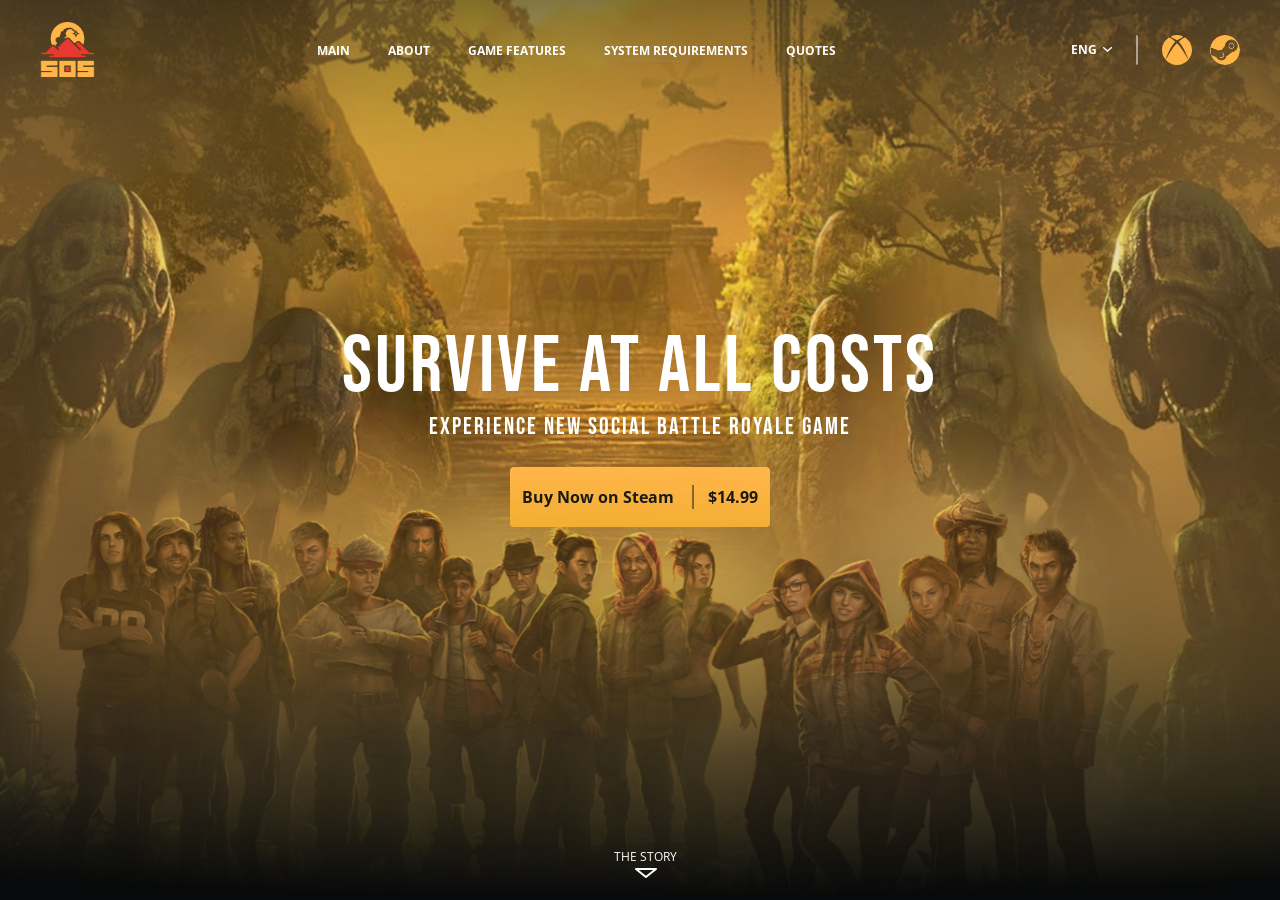
==== commit a81a9d49: "'fixed'" ====
--- a/index.html
+++ b/index.html
@@ -1,4 +1,3 @@
-<<<<<<< HEAD
 <!DOCTYPE html>
 <html lang="en">
 <head>
@@ -100,107 +99,4 @@
     </main>
     <script src="./js/script.js"></script>
 </body>
-=======
-<!DOCTYPE html>
-<html lang="en">
-<head>
-    <meta charset="UTF-8">
-    <meta name="viewport" content="width=device-width, initial-scale=1.0">
-    <title>SOS</title>
-    <link rel="shortcut icon" href="">
-    <link rel="stylesheet" href="css/style.css">
-</head>
-<body>
-    <header class="header">
-        <img class="header__background" src="./img/bg.jpeg" alt="">
-        <div class="container">
-            <div class="header__wrapper">
-                <div class="header__logo">
-                    <a href="#">
-                        <img src="./img/logo.svg" alt="">
-                    </a>
-                </div>
-                <div class="header__menu-wrapper">
-                    <ul class="header__menu-list" id="menu">
-                        <li class="header__menu-item">
-                            <a href="#" class="header__menu-link" data-translate="menuMain">
-                                main
-                            </a>
-                        </li>
-                        <li class="header__menu-item">
-                            <a href="#" class="header__menu-link" data-translate="menuAbout">
-                                about
-                            </a>
-                        </li>
-                        <li class="header__menu-item">
-                            <a href="#" class="header__menu-link" data-translate="menuFeatures">
-                                game features
-                            </a>
-                        </li>
-                        <li class="header__menu-item">
-                            <a href="#" class="header__menu-link" data-translate="menuSystem">
-                                system requirements
-                            </a>
-                        </li>
-                        <li class="header__menu-item">
-                            <a href="#" class="header__menu-link" data-translate="menuQuotes">
-                                quotes
-                            </a>
-                        </li>
-                    </ul>
-                </div>
-                <div class="header__right-wrapper">
-                    <div class="header__language-dropdown">
-                        <button class="dropdown-button-language" id="dropdown-main-button">eng</button>
-                        <img src="./img/arrow-down.svg" alt="">
-                        <div class="dropdown-wrapper" id="dropdown">
-                            <button class="dropdown-button-language" id="drop-rus">rus</button>
-                            <button class="dropdown-button-language" id="drop-eng">eng</button>
-                            <button class="dropdown-button-language" id="drop-fra">fra</button>
-                        </div>
-                    </div>
-                    <div class="header__strip"></div>
-                    <div class="header__burger" id="burger">
-                        <span></span>
-                    </div>
-                    <div class="header__game-service">
-                        <a href="#">
-                            <img src="./img/icons/xbox-icon.svg" alt="">
-                        </a>
-                        <a href="#">
-                            <img src="./img/icons/steam-icon.svg" alt="">
-                        </a>
-                    </div>
-                </div>
-            </div>
-        </div>
-    </header>
-    <main class="main">
-        <section class="theme">
-            <div class="container">
-                <div class="theme_wrapper">
-                    <div class="theme__title" data-translate="title">
-                        SURVIVE AT ALL COSTS
-                    </div>
-                    <div class="theme__subtitle" data-translate="subtitle">
-                        Experience new social battle royale game
-                    </div>
-                    <div class="theme__buy-wrapper">
-                        <button class="theme__buy-button">Buy Now on Steam <span></span> $14.99</button>
-                    </div>
-                </div>
-                <div class="anchor-wrapper" id="anchor">
-                    <div class="anchor__title" data-translate="story">
-                        The story
-                    </div>
-                    <div class="anchor__arrow-down">
-                        <img src="./img/scroll-arrow-down.svg" alt="">
-                    </div>
-                </div>
-            </div>
-        </section>
-    </main>
-    <script src="./js/script.js"></script>
-</body>
->>>>>>> 31a06d24ec6686e7d4cf3026dc3ea2483d3e840f
 </html>
--- a/css/style.css
+++ b/css/style.css
@@ -1,346 +1,343 @@
-@charset "UTF-8";
-/*Обнуление*/
-@import url("https://fonts.googleapis.com/css2?family=Bona+Nova+SC:ital,wght@0,400;0,700;1,400&family=Inter:ital,opsz,wght@0,14..32,100..900;1,14..32,100..900&family=Macondo&family=Merriweather:ital,wght@0,300;0,400;0,700;0,900;1,300;1,400;1,700;1,900&family=Montserrat:ital,wght@0,100..900;1,100..900&family=Open+Sans:ital,wght@0,300..800;1,300..800&family=Orbitron:wght@400..900&family=Poppins:ital,wght@0,100;0,200;0,300;0,400;0,500;0,600;0,700;0,800;0,900;1,100;1,200;1,300;1,400;1,500;1,600;1,700;1,800;1,900&family=Roboto+Mono:ital,wght@0,100..700;1,100..700&family=Work+Sans:ital,wght@0,100..900;1,100..900&display=swap");
-@import url("https://fonts.googleapis.com/css2?family=Bebas+Neue&family=Bona+Nova+SC:ital,wght@0,400;0,700;1,400&family=Inter:ital,opsz,wght@0,14..32,100..900;1,14..32,100..900&family=Macondo&family=Merriweather:ital,wght@0,300;0,400;0,700;0,900;1,300;1,400;1,700;1,900&family=Montserrat:ital,wght@0,100..900;1,100..900&family=Open+Sans:ital,wght@0,300..800;1,300..800&family=Orbitron:wght@400..900&family=Poppins:ital,wght@0,100;0,200;0,300;0,400;0,500;0,600;0,700;0,800;0,900;1,100;1,200;1,300;1,400;1,500;1,600;1,700;1,800;1,900&family=Roboto+Mono:ital,wght@0,100..700;1,100..700&family=Work+Sans:ital,wght@0,100..900;1,100..900&display=swap");
-* {
-  padding: 0;
-  margin: 0;
-  border: 0;
-}
-
-*, *:before, *:after {
-  box-sizing: border-box;
-}
-
-:focus, :active {
-  outline: none;
-}
-
-a:focus, a:active {
-  outline: none;
-}
-
-nav, footer, header, aside {
-  display: block;
-}
-
-html, body {
-  height: 100%;
-  width: 100%;
-  font-size: 100%;
-  line-height: 1;
-  font-size: 14px;
-  -ms-text-size-adjust: 100%;
-  -moz-text-size-adjust: 100%;
-  -webkit-text-size-adjust: 100%;
-}
-
-input, button, textarea {
-  font-family: inherit;
-}
-
-input::-ms-clear {
-  display: none;
-}
-
-button {
-  cursor: pointer;
-}
-
-button::-moz-focus-inner {
-  padding: 0;
-  border: 0;
-}
-
-a, a:visited {
-  text-decoration: none;
-}
-
-a:hover {
-  text-decoration: none;
-}
-
-ul li {
-  list-style: none;
-}
-
-img {
-  vertical-align: top;
-}
-
-h1, h2, h3, h4, h5, h6 {
-  font-size: inherit;
-  font-weight: 400;
-}
-
-/*--------------------*/
-body {
-  color: #fff;
-  font-family: "Open Sans", serif;
-}
-
-.container {
-  max-width: 1220px;
-  margin: 0 auto;
-  padding: 0 10px;
-}
-
-.header__wrapper {
-  display: flex;
-  align-items: center;
-  justify-content: space-between;
-  padding-top: 22px;
-}
-
-.header__background {
-  width: 100%;
-  height: 100vh;
-  position: absolute;
-  z-index: -1;
-  -o-object-fit: cover;
-     object-fit: cover;
-}
-
-.header__menu-list {
-  display: flex;
-  align-items: center;
-  justify-content: center;
-  gap: 38px;
-  font-weight: 700;
-}
-
-.header__menu-link {
-  color: #fff;
-  text-transform: uppercase;
-  font-size: 12px;
-}
-.header__menu-link:hover {
-  color: #FFB548;
-}
-
-.header__right-wrapper {
-  display: flex;
-  align-items: center;
-  justify-content: center;
-  gap: 24px;
-}
-
-.header__strip {
-  width: 1px;
-  height: 30px;
-  border: 0.87px solid rgb(255, 255, 255);
-  opacity: 0.5;
-  border-radius: 5px;
-}
-
-.header__game-service {
-  display: flex;
-  align-items: center;
-  justify-content: center;
-  gap: 18px;
-}
-
-.dropdown-wrapper {
-  width: 54px;
-  height: 65px;
-  border-radius: 3px;
-  background: rgba(0, 0, 0, 0.75);
-  flex-direction: column;
-  gap: 2px;
-  padding-top: 7px;
-  position: absolute;
-  top: 25px;
-  left: 2px;
-  display: none;
-}
-
-.language-dropdown {
-  display: flex;
-  align-items: center;
-  justify-content: center;
-}
-
-.header__language-dropdown {
-  display: flex;
-  align-items: center;
-  justify-content: center;
-  gap: 6px;
-  position: relative;
-  top: 0;
-  left: 0;
-}
-
-.dropdown-button-language {
-  color: #fff;
-  background-color: inherit;
-  font-size: 12px;
-  line-height: 16px;
-  text-align: left;
-  letter-spacing: 10%;
-  font-weight: 700;
-  text-transform: uppercase;
-  margin-left: 14px;
-}
-.dropdown-button-language:hover {
-  color: #FFB548 !important;
-}
-
-.active {
-  display: block;
-}
-
-.header__burger {
-  display: flex;
-  position: relative;
-  z-index: 10;
-  align-items: center;
-  justify-content: flex-end;
-  width: 24px;
-  height: 18px;
-  display: none;
-}
-.header__burger span {
-  background-color: #fff;
-  height: 2px;
-  width: 100%;
-  transition: 0.3s;
-}
-.header__burger::before {
-  content: "";
-  background-color: #fff;
-  position: absolute;
-  height: 2px;
-  width: 100%;
-  top: 0;
-  transition: 0.3s;
-}
-.header__burger::after {
-  content: "";
-  background-color: #fff;
-  position: absolute;
-  bottom: 0;
-  height: 2px;
-  width: 70%;
-  transition: 0.3s;
-}
-
-.active-burger span {
-  transform: scale(0);
-}
-.active-burger::before {
-  top: 50%;
-  transform: rotate(-45deg) translate(0, -50%);
-}
-.active-burger::after {
-  bottom: 50%;
-  width: 100%;
-  transform: rotate(45deg) translate(0, 50%);
-}
-
-.theme__title {
-  font-family: "Bebas Neue";
-  font-size: 80px;
-  font-weight: 500;
-  line-height: 80px;
-  letter-spacing: 3px;
-  text-align: center;
-  text-transform: uppercase;
-  margin-top: 250px;
-}
-
-.theme__subtitle {
-  font-family: "Bebas Neue";
-  font-size: 24px;
-  font-weight: 500;
-  line-height: 24px;
-  letter-spacing: 2px;
-  text-align: center;
-  margin: 8px 0 28px 0;
-}
-
-.theme__buy-wrapper {
-  text-align: center;
-}
-
-.theme__buy-button {
-  width: 260px;
-  height: 60px;
-  color: rgb(26, 25, 23);
-  font-size: 16px;
-  line-height: 22px;
-  font-weight: 700;
-  text-align: center;
-  border-radius: 4px;
-  background: linear-gradient(181.15deg, rgb(255, 181, 72) 10.819%, rgb(243, 175, 52) 90.765%);
-}
-.theme__buy-button span {
-  width: 1px;
-  height: 24px;
-  border: 0.87px solid rgb(26, 25, 23);
-  opacity: 0.5;
-  margin: 0 14px;
-}
-
-.anchor-wrapper {
-  display: flex;
-  align-items: center;
-  justify-content: center;
-  flex-direction: column;
-  position: absolute;
-  bottom: 2%;
-  left: 48%;
-  cursor: pointer;
-}
-.anchor-wrapper:hover {
-  color: #FFB548 !important;
-}
-
-.anchor__title {
-  font-size: 12px;
-  line-height: 22px;
-  letter-spacing: 0px;
-  text-align: justify;
-  text-transform: uppercase;
-}
-
-@media (max-width: 800px) {
-  .header__menu-list {
-    gap: 20px;
-  }
-}
-@media (max-width: 767px) {
-  .header__menu-list {
-    display: none;
-    flex-direction: column;
-    position: fixed;
-    width: 100%;
-    height: 100%;
-    background-color: #000;
-    opacity: 0.9;
-    z-index: 5;
-    top: 0;
-    left: 0;
-  }
-  .open {
-    display: flex;
-  }
-  .header__game-service {
-    display: none;
-  }
-  .header__burger {
-    display: flex;
-  }
-  .theme__title {
-    font-size: 40px;
-    line-height: 120%;
-  }
-  .theme__subtitle {
-    font-size: 15px;
-  }
-<<<<<<< HEAD
-  .theme__title {
-    margin-top: 50%;
-  }
-=======
->>>>>>> 31a06d24ec6686e7d4cf3026dc3ea2483d3e840f
+@charset "UTF-8";
+/*Обнуление*/
+@import url("https://fonts.googleapis.com/css2?family=Bona+Nova+SC:ital,wght@0,400;0,700;1,400&family=Inter:ital,opsz,wght@0,14..32,100..900;1,14..32,100..900&family=Macondo&family=Merriweather:ital,wght@0,300;0,400;0,700;0,900;1,300;1,400;1,700;1,900&family=Montserrat:ital,wght@0,100..900;1,100..900&family=Open+Sans:ital,wght@0,300..800;1,300..800&family=Orbitron:wght@400..900&family=Poppins:ital,wght@0,100;0,200;0,300;0,400;0,500;0,600;0,700;0,800;0,900;1,100;1,200;1,300;1,400;1,500;1,600;1,700;1,800;1,900&family=Roboto+Mono:ital,wght@0,100..700;1,100..700&family=Work+Sans:ital,wght@0,100..900;1,100..900&display=swap");
+@import url("https://fonts.googleapis.com/css2?family=Bebas+Neue&family=Bona+Nova+SC:ital,wght@0,400;0,700;1,400&family=Inter:ital,opsz,wght@0,14..32,100..900;1,14..32,100..900&family=Macondo&family=Merriweather:ital,wght@0,300;0,400;0,700;0,900;1,300;1,400;1,700;1,900&family=Montserrat:ital,wght@0,100..900;1,100..900&family=Open+Sans:ital,wght@0,300..800;1,300..800&family=Orbitron:wght@400..900&family=Poppins:ital,wght@0,100;0,200;0,300;0,400;0,500;0,600;0,700;0,800;0,900;1,100;1,200;1,300;1,400;1,500;1,600;1,700;1,800;1,900&family=Roboto+Mono:ital,wght@0,100..700;1,100..700&family=Work+Sans:ital,wght@0,100..900;1,100..900&display=swap");
+* {
+  padding: 0;
+  margin: 0;
+  border: 0;
+}
+
+*, *:before, *:after {
+  box-sizing: border-box;
+}
+
+:focus, :active {
+  outline: none;
+}
+
+a:focus, a:active {
+  outline: none;
+}
+
+nav, footer, header, aside {
+  display: block;
+}
+
+html, body {
+  height: 100%;
+  width: 100%;
+  font-size: 100%;
+  line-height: 1;
+  font-size: 14px;
+  -ms-text-size-adjust: 100%;
+  -moz-text-size-adjust: 100%;
+  -webkit-text-size-adjust: 100%;
+}
+
+input, button, textarea {
+  font-family: inherit;
+}
+
+input::-ms-clear {
+  display: none;
+}
+
+button {
+  cursor: pointer;
+}
+
+button::-moz-focus-inner {
+  padding: 0;
+  border: 0;
+}
+
+a, a:visited {
+  text-decoration: none;
+}
+
+a:hover {
+  text-decoration: none;
+}
+
+ul li {
+  list-style: none;
+}
+
+img {
+  vertical-align: top;
+}
+
+h1, h2, h3, h4, h5, h6 {
+  font-size: inherit;
+  font-weight: 400;
+}
+
+/*--------------------*/
+body {
+  color: #fff;
+  font-family: "Open Sans", serif;
+}
+
+.container {
+  max-width: 1220px;
+  margin: 0 auto;
+  padding: 0 10px;
+}
+
+.header__wrapper {
+  display: flex;
+  align-items: center;
+  justify-content: space-between;
+  padding-top: 22px;
+}
+
+.header__background {
+  width: 100%;
+  height: 100vh;
+  position: absolute;
+  z-index: -1;
+  -o-object-fit: cover;
+     object-fit: cover;
+}
+
+.header__menu-list {
+  display: flex;
+  align-items: center;
+  justify-content: center;
+  gap: 38px;
+  font-weight: 700;
+}
+
+.header__menu-link {
+  color: #fff;
+  text-transform: uppercase;
+  font-size: 12px;
+}
+.header__menu-link:hover {
+  color: #FFB548;
+}
+
+.header__right-wrapper {
+  display: flex;
+  align-items: center;
+  justify-content: center;
+  gap: 24px;
+}
+
+.header__strip {
+  width: 1px;
+  height: 30px;
+  border: 0.87px solid rgb(255, 255, 255);
+  opacity: 0.5;
+  border-radius: 5px;
+}
+
+.header__game-service {
+  display: flex;
+  align-items: center;
+  justify-content: center;
+  gap: 18px;
+}
+
+.dropdown-wrapper {
+  width: 54px;
+  height: 65px;
+  border-radius: 3px;
+  background: rgba(0, 0, 0, 0.75);
+  flex-direction: column;
+  gap: 2px;
+  padding-top: 7px;
+  position: absolute;
+  top: 25px;
+  left: 2px;
+  display: none;
+}
+
+.language-dropdown {
+  display: flex;
+  align-items: center;
+  justify-content: center;
+}
+
+.header__language-dropdown {
+  display: flex;
+  align-items: center;
+  justify-content: center;
+  gap: 6px;
+  position: relative;
+  top: 0;
+  left: 0;
+}
+
+.dropdown-button-language {
+  color: #fff;
+  background-color: inherit;
+  font-size: 12px;
+  line-height: 16px;
+  text-align: left;
+  letter-spacing: 10%;
+  font-weight: 700;
+  text-transform: uppercase;
+  margin-left: 14px;
+}
+.dropdown-button-language:hover {
+  color: #FFB548 !important;
+}
+
+.active {
+  display: block;
+}
+
+.header__burger {
+  display: flex;
+  position: relative;
+  z-index: 10;
+  align-items: center;
+  justify-content: flex-end;
+  width: 24px;
+  height: 18px;
+  display: none;
+}
+.header__burger span {
+  background-color: #fff;
+  height: 2px;
+  width: 100%;
+  transition: 0.3s;
+}
+.header__burger::before {
+  content: "";
+  background-color: #fff;
+  position: absolute;
+  height: 2px;
+  width: 100%;
+  top: 0;
+  transition: 0.3s;
+}
+.header__burger::after {
+  content: "";
+  background-color: #fff;
+  position: absolute;
+  bottom: 0;
+  height: 2px;
+  width: 70%;
+  transition: 0.3s;
+}
+
+.active-burger span {
+  transform: scale(0);
+}
+.active-burger::before {
+  top: 50%;
+  transform: rotate(-45deg) translate(0, -50%);
+}
+.active-burger::after {
+  bottom: 50%;
+  width: 100%;
+  transform: rotate(45deg) translate(0, 50%);
+}
+
+.theme__title {
+  font-family: "Bebas Neue";
+  font-size: 80px;
+  font-weight: 500;
+  line-height: 80px;
+  letter-spacing: 3px;
+  text-align: center;
+  text-transform: uppercase;
+  margin-top: 250px;
+}
+
+.theme__subtitle {
+  font-family: "Bebas Neue";
+  font-size: 24px;
+  font-weight: 500;
+  line-height: 24px;
+  letter-spacing: 2px;
+  text-align: center;
+  margin: 8px 0 28px 0;
+}
+
+.theme__buy-wrapper {
+  text-align: center;
+}
+
+.theme__buy-button {
+  width: 260px;
+  height: 60px;
+  color: rgb(26, 25, 23);
+  font-size: 16px;
+  line-height: 22px;
+  font-weight: 700;
+  text-align: center;
+  border-radius: 4px;
+  background: linear-gradient(181.15deg, rgb(255, 181, 72) 10.819%, rgb(243, 175, 52) 90.765%);
+}
+.theme__buy-button span {
+  width: 1px;
+  height: 24px;
+  border: 0.87px solid rgb(26, 25, 23);
+  opacity: 0.5;
+  margin: 0 14px;
+}
+
+.anchor-wrapper {
+  display: flex;
+  align-items: center;
+  justify-content: center;
+  flex-direction: column;
+  position: absolute;
+  bottom: 2%;
+  left: 48%;
+  cursor: pointer;
+}
+.anchor-wrapper:hover {
+  color: #FFB548 !important;
+}
+
+.anchor__title {
+  font-size: 12px;
+  line-height: 22px;
+  letter-spacing: 0px;
+  text-align: justify;
+  text-transform: uppercase;
+}
+
+@media (max-width: 800px) {
+  .header__menu-list {
+    gap: 20px;
+  }
+}
+@media (max-width: 767px) {
+  .header__menu-list {
+    display: none;
+    flex-direction: column;
+    position: fixed;
+    width: 100%;
+    height: 100%;
+    background-color: #000;
+    opacity: 0.9;
+    z-index: 5;
+    top: 0;
+    left: 0;
+  }
+  .open {
+    display: flex;
+  }
+  .header__game-service {
+    display: none;
+  }
+  .header__burger {
+    display: flex;
+  }
+  .theme__title {
+    font-size: 40px;
+    line-height: 120%;
+  }
+  .theme__subtitle {
+    font-size: 15px;
+  }
+  .theme__title {
+    margin-top: 50%;
+  }
 }
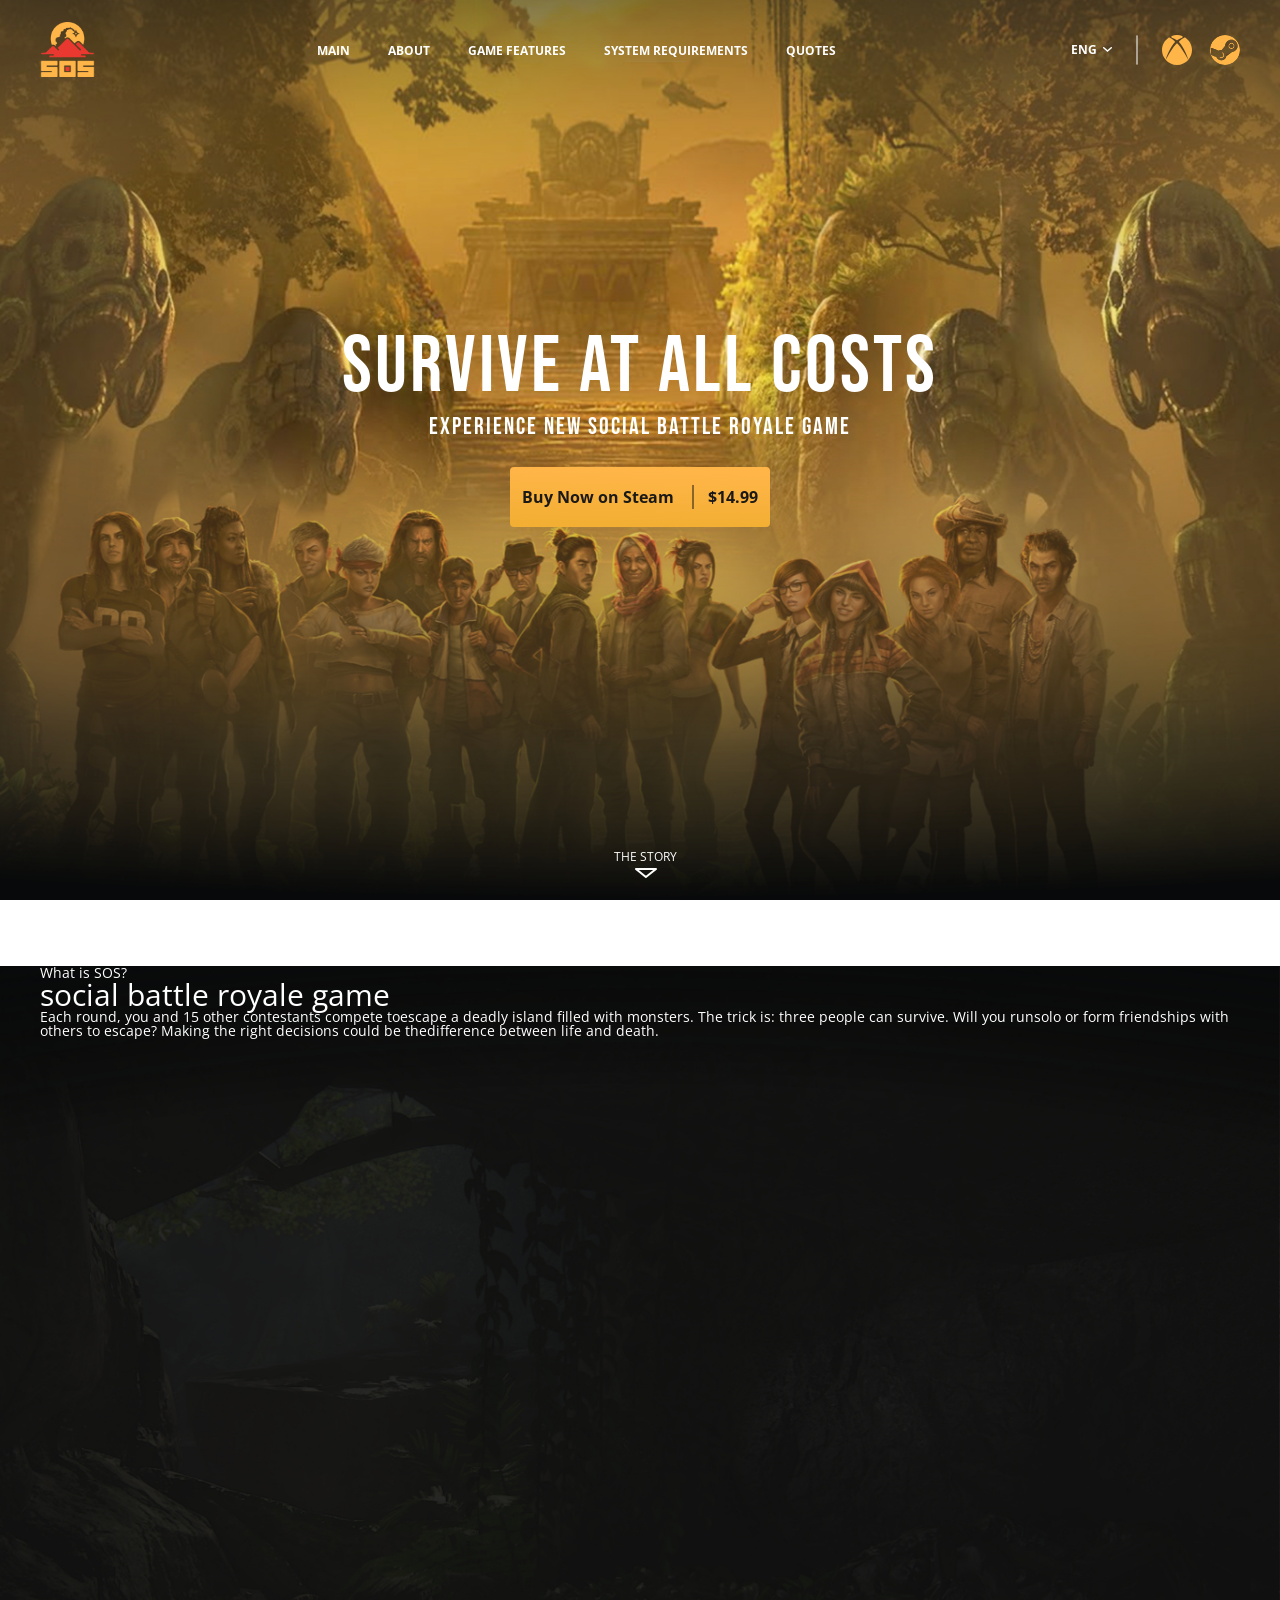
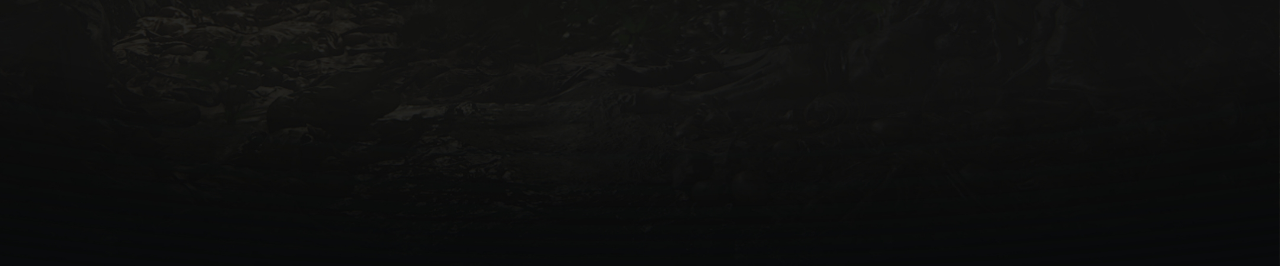
==== commit d8b4aa3e: "new section" ====
--- a/index.html
+++ b/index.html
@@ -96,6 +96,31 @@
                 </div>
             </div>
         </section>
+        <section class="about">
+            <div class="about__background">
+                <img src="./img/bg2.jpeg" alt="">
+            </div>
+            <div class="container">
+                <div class="about__wrapper">
+                    <div class="about__content">
+                        <div class="about__question">
+                            What is SOS?
+                        </div>
+                        <div class="about__title">
+                            social battle royale game
+                        </div>
+                        <div class="about__story-game">
+                            Each round, you and 15 other contestants compete toescape a deadly island filled with monsters. The trick is: three people can survive. Will you runsolo or form friendships with others to escape? 
+
+                            Making the right decisions could be thedifference between life and death.
+                        </div>
+                    </div>
+                    <div class="about__slider">
+
+                    </div>
+                </div>
+            </div>
+        </section>
     </main>
     <script src="./js/script.js"></script>
 </body>
--- a/css/style.css
+++ b/css/style.css
@@ -301,6 +301,23 @@
   letter-spacing: 0px;
   text-align: justify;
   text-transform: uppercase;
+}
+
+.about {
+  margin-top: 439px;
+}
+
+.about__background img {
+  width: 100%;
+  height: 100vh;
+  position: absolute;
+  z-index: -1;
+  -o-object-fit: cover;
+     object-fit: cover;
+}
+
+.about__title {
+  font-size: 30px;
 }
 
 @media (max-width: 800px) {
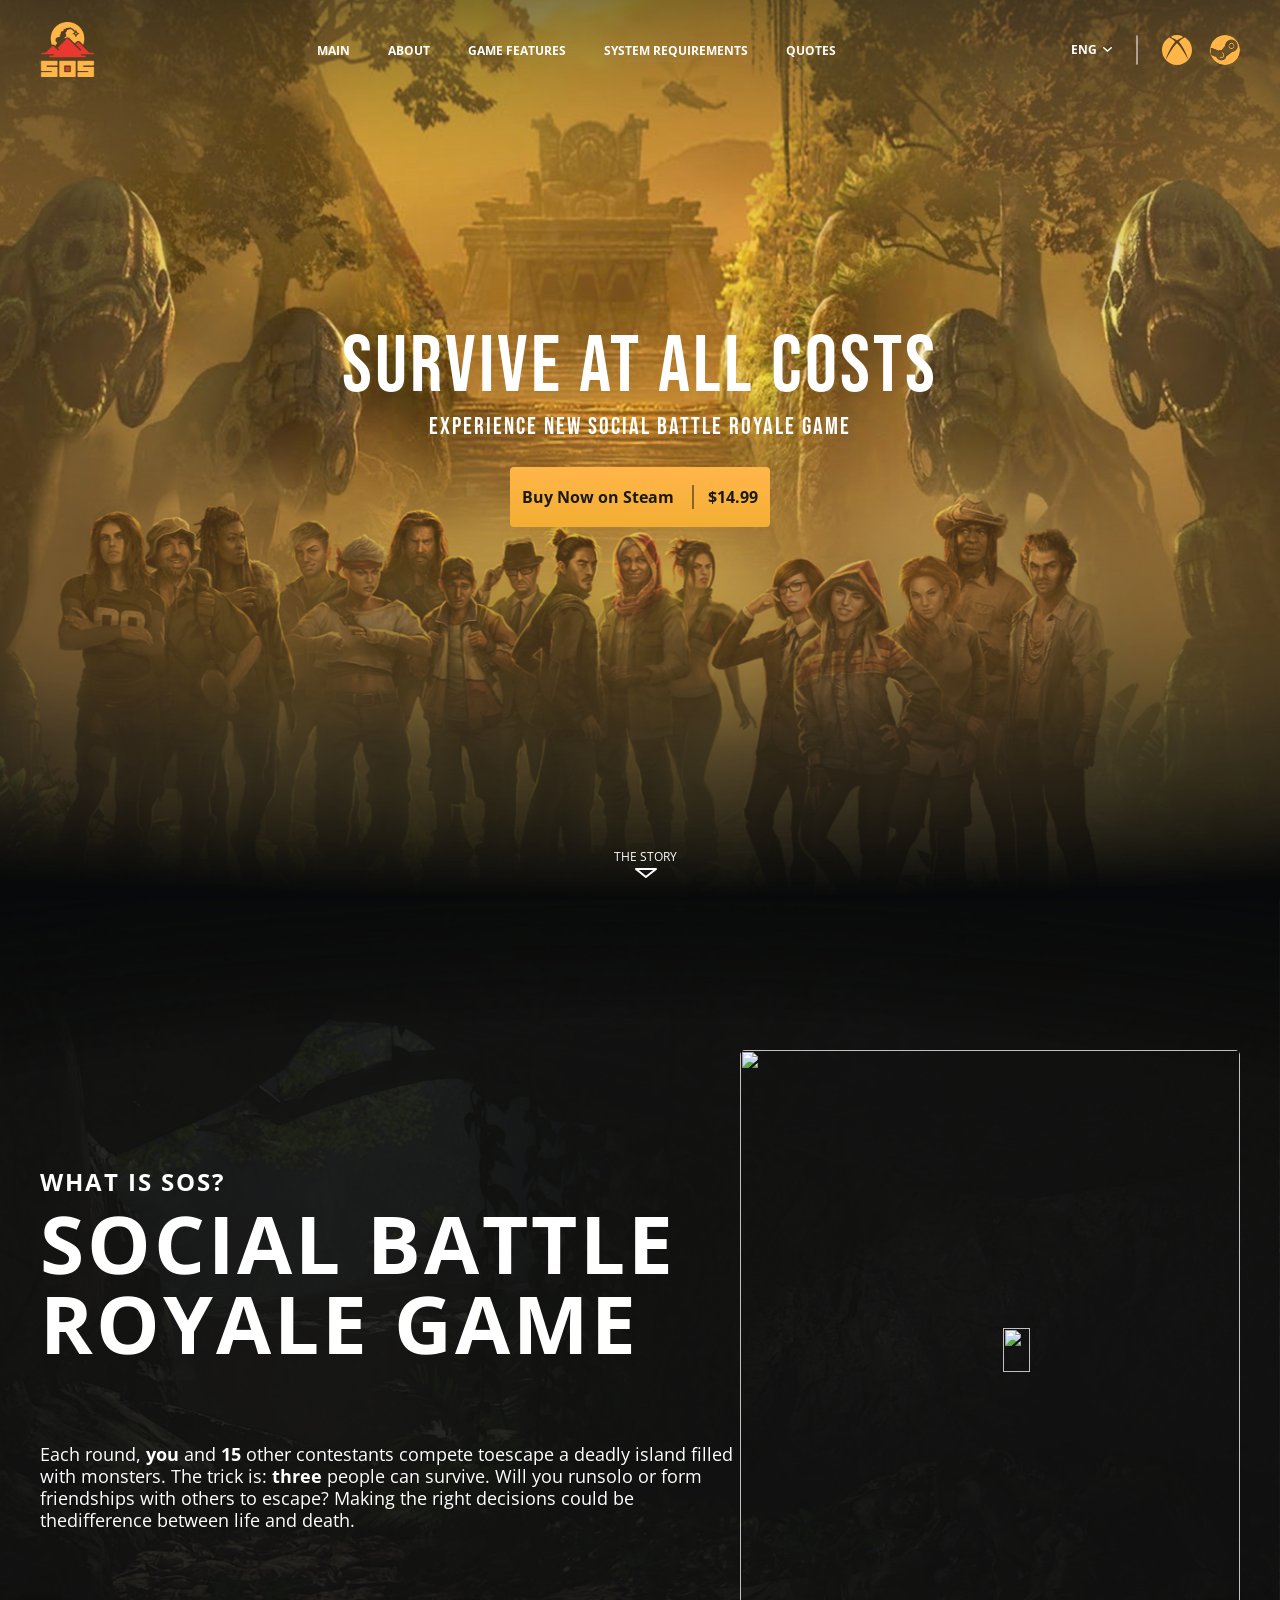
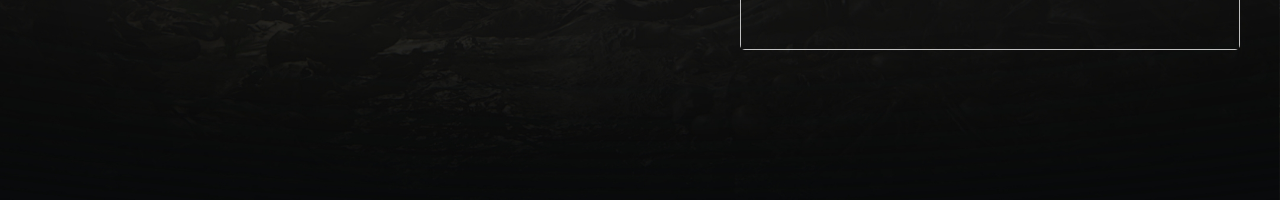
==== commit d39e6aac: "'add-slider'" ====
--- a/index.html
+++ b/index.html
@@ -6,6 +6,7 @@
     <title>SOS</title>
     <link rel="shortcut icon" href="">
     <link rel="stylesheet" href="css/style.css">
+    <link rel="stylesheet" href="https://cdn.jsdelivr.net/npm/swiper@11/swiper-bundle.min.css"/>
 </head>
 <body>
     <header class="header">
@@ -70,34 +71,30 @@
                     </div>
                 </div>
             </div>
+            <div class="theme_wrapper">
+                <div class="theme__title" data-translate="title">
+                    SURVIVE AT ALL COSTS
+                </div>
+                <div class="theme__subtitle" data-translate="subtitle">
+                    Experience new social battle royale game
+                </div>
+                <div class="theme__buy-wrapper">
+                    <button class="theme__buy-button">Buy Now on Steam <span></span> $14.99</button>
+                </div>
+            </div>
+            <div class="anchor-wrapper" id="anchor">
+                <div class="anchor__title">
+                    <a href="#about" data-translate="story">The story</a>
+                </div>
+                <div class="anchor__arrow-down">
+                    <img src="./img/scroll-arrow-down.svg" alt="">
+                </div>
+            </div>
         </div>
     </header>
     <main class="main">
-        <section class="theme">
-            <div class="container">
-                <div class="theme_wrapper">
-                    <div class="theme__title" data-translate="title">
-                        SURVIVE AT ALL COSTS
-                    </div>
-                    <div class="theme__subtitle" data-translate="subtitle">
-                        Experience new social battle royale game
-                    </div>
-                    <div class="theme__buy-wrapper">
-                        <button class="theme__buy-button">Buy Now on Steam <span></span> $14.99</button>
-                    </div>
-                </div>
-                <div class="anchor-wrapper" id="anchor">
-                    <div class="anchor__title" data-translate="story">
-                        The story
-                    </div>
-                    <div class="anchor__arrow-down">
-                        <img src="./img/scroll-arrow-down.svg" alt="">
-                    </div>
-                </div>
-            </div>
-        </section>
         <section class="about">
-            <div class="about__background">
+            <div class="about__background" id="about">
                 <img src="./img/bg2.jpeg" alt="">
             </div>
             <div class="container">
@@ -109,19 +106,33 @@
                         <div class="about__title">
                             social battle royale game
                         </div>
+                        <div class="about-line"></div>
                         <div class="about__story-game">
-                            Each round, you and 15 other contestants compete toescape a deadly island filled with monsters. The trick is: three people can survive. Will you runsolo or form friendships with others to escape? 
+                            Each round, <span>you</span> and <span>15</span> other contestants compete toescape a deadly island filled with monsters. The trick is: <span>three</span> people can survive. Will you runsolo or form friendships with others to escape? 
 
                             Making the right decisions could be thedifference between life and death.
                         </div>
                     </div>
-                    <div class="about__slider">
-
+                    <div class="swiper mySwiper">
+                        <div class="swiper-wrapper">
+                            <div class="swiper-slide">
+                                <img src="./img/slider/1.jpeg" alt="">
+                            </div>
+                            <div class="swiper-slide">
+                                <img src="./img/slider/2.jpeg" alt="">
+                            </div>
+                            <div class="swiper-slide">
+                                <img src="./img/slider/3.jpeg" alt="">
+                            </div>
+                        </div>
+                        <div class="swiper-pagination"></div>
                     </div>
+                    <img class="swiper-button-next" src="./img/slider/switch.svg" alt="">
                 </div>
             </div>
         </section>
     </main>
+    <script src="https://cdn.jsdelivr.net/npm/swiper@11/swiper-bundle.min.js"></script>
     <script src="./js/script.js"></script>
 </body>
 </html>
--- a/css/style.css
+++ b/css/style.css
@@ -79,6 +79,14 @@
   font-family: "Open Sans", serif;
 }
 
+.header {
+  position: relative;
+  top: 0;
+  left: 0;
+  width: 100%;
+  height: 100%;
+}
+
 .container {
   max-width: 1220px;
   margin: 0 auto;
@@ -295,16 +303,24 @@
   color: #FFB548 !important;
 }
 
-.anchor__title {
+.anchor__title a {
+  color: #fff;
   font-size: 12px;
   line-height: 22px;
   letter-spacing: 0px;
   text-align: justify;
   text-transform: uppercase;
 }
+.anchor__title a:hover {
+  color: #FFB548 !important;
+}
 
 .about {
-  margin-top: 439px;
+  position: relative;
+  top: 0;
+  left: 0;
+  width: 100%;
+  height: 100%;
 }
 
 .about__background img {
@@ -316,8 +332,71 @@
      object-fit: cover;
 }
 
+.about__wrapper {
+  display: flex;
+  align-items: center;
+  justify-content: center;
+}
+
+.about__content {
+  height: 100vh;
+  width: 700px;
+  display: flex;
+  align-items: start;
+  justify-content: center;
+  flex-direction: column;
+  gap: 9px;
+}
+
+.about__question {
+  font-size: 24px;
+  font-weight: 700;
+  line-height: 24px;
+  letter-spacing: 2px;
+  text-transform: uppercase;
+}
+
 .about__title {
-  font-size: 30px;
+  font-size: 80px;
+  font-weight: 700;
+  line-height: 80px;
+  letter-spacing: 3px;
+  text-transform: uppercase;
+}
+
+.about-line {
+  height: 2px;
+  background-color: #fff;
+}
+
+.about__story-game {
+  margin-top: 60px;
+  font-size: 18px;
+  font-weight: 400;
+  line-height: 22px;
+  letter-spacing: 0px;
+  text-align: left;
+}
+.about__story-game span {
+  font-weight: 700;
+}
+
+.swiper {
+  width: 500px;
+  height: 600px;
+}
+
+.swiper-slide img {
+  width: 100%;
+  height: 100%;
+  -o-object-fit: cover;
+     object-fit: cover;
+  border-radius: 5px;
+}
+
+.swiper-button-next {
+  right: 250px !important;
+  left: auto;
 }
 
 @media (max-width: 800px) {
@@ -357,4 +436,27 @@
   .theme__title {
     margin-top: 50%;
   }
+  .about__wrapper {
+    flex-direction: column;
+  }
+  .about__content {
+    height: 500px;
+    align-items: center;
+    text-align: center;
+  }
+  .swiper {
+    width: 300px;
+    height: 330px;
+  }
+  .about__question {
+    font-size: 18px;
+  }
+  .about__title {
+    font-size: 33px;
+    line-height: 33px;
+    letter-spacing: 3px;
+  }
+  .about__story-game {
+    font-size: 14px;
+  }
 }
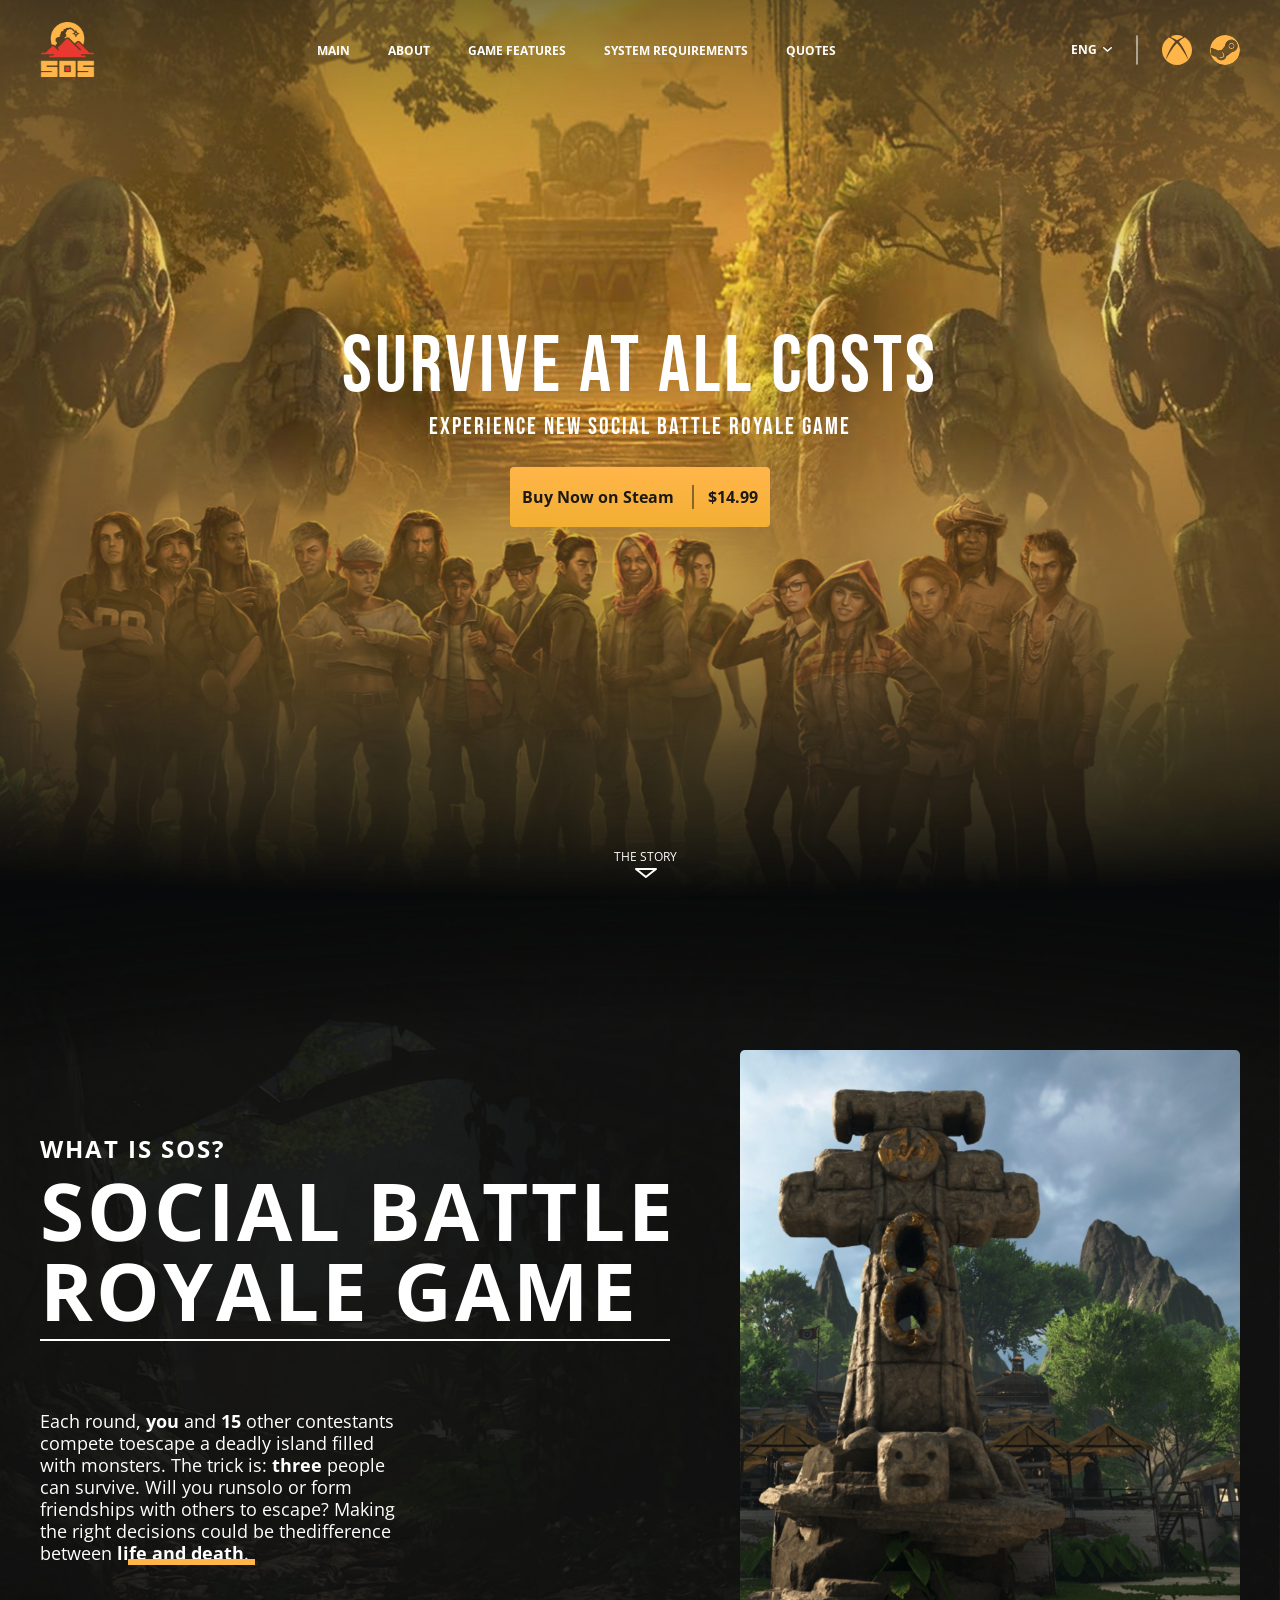
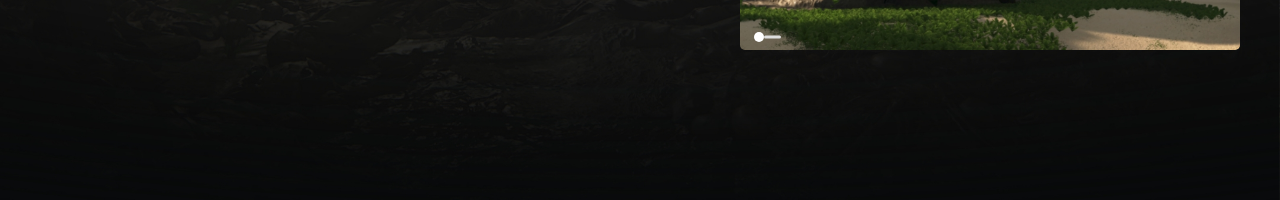
==== commit e0bd2789: "'adaptive'" ====
--- a/index.html
+++ b/index.html
@@ -110,7 +110,7 @@
                         <div class="about__story-game">
                             Each round, <span>you</span> and <span>15</span> other contestants compete toescape a deadly island filled with monsters. The trick is: <span>three</span> people can survive. Will you runsolo or form friendships with others to escape? 
 
-                            Making the right decisions could be thedifference between life and death.
+                            Making the right decisions could be thedifference between <span class="line-story">life and death</span>.
                         </div>
                     </div>
                     <div class="swiper mySwiper">
@@ -127,7 +127,7 @@
                         </div>
                         <div class="swiper-pagination"></div>
                     </div>
-                    <img class="swiper-button-next" src="./img/slider/switch.svg" alt="">
+                    <!-- <img class="swiper-button-next" src="./img/slider/switch.svg" alt=""> -->
                 </div>
             </div>
         </section>
--- a/css/style.css
+++ b/css/style.css
@@ -74,6 +74,10 @@
 }
 
 /*--------------------*/
+html {
+  scroll-behavior: smooth;
+}
+
 body {
   color: #fff;
   font-family: "Open Sans", serif;
@@ -365,6 +369,7 @@
 }
 
 .about-line {
+  width: 90%;
   height: 2px;
   background-color: #fff;
 }
@@ -375,15 +380,30 @@
   font-weight: 400;
   line-height: 22px;
   letter-spacing: 0px;
+  max-width: 365px;
   text-align: left;
 }
 .about__story-game span {
   font-weight: 700;
+}
+
+.line-story {
+  position: relative;
+}
+.line-story::after {
+  content: "";
+  position: absolute;
+  left: 11px;
+  bottom: 0px;
+  width: 100%;
+  height: 6px;
+  background-color: #FFB548;
 }
 
 .swiper {
   width: 500px;
   height: 600px;
+  position: relative;
 }
 
 .swiper-slide img {
@@ -399,6 +419,73 @@
   left: auto;
 }
 
+.swiper-pagination {
+  position: absolute;
+  left: 0;
+  bottom: 20px;
+  display: flex;
+  align-items: center;
+  padding: 0 10px;
+  z-index: 10;
+  display: flex;
+  gap: 14px;
+}
+
+.swiper-pagination-bullet {
+  width: 12px;
+  height: 12px;
+  border-radius: 50%;
+  background-color: #ddd;
+  margin-right: 10px; /* Отступы между кружками */
+  cursor: pointer;
+  position: relative; /* для абсолютного позиционирования линий */
+  width: 10px !important;
+  height: 10px !important;
+}
+
+.swiper-pagination-bullet-active {
+  background-color: #fff !important;
+}
+
+.swiper-pagination-bullet::before {
+  content: "";
+  position: absolute;
+  left: 100%;
+  top: 50%;
+  transform: translateY(-50%);
+  height: 3px;
+  border-radius: 5px;
+  width: 0; /* Начальная длина 0*/
+  background-color: #ddd; /* Цвет линии */
+  transition: width 0.3s ease; /* плавный переход ширины */
+}
+
+.swiper-pagination-bullet.swiper-pagination-bullet-active::before {
+  width: 17px; /* длина линии */
+}
+
+.swiper-pagination-bullet:last-child::before {
+  display: none;
+}
+
+@media (max-width: 1200px) {
+  .about__question {
+    font-size: 20px;
+  }
+  .swiper {
+    width: 700px;
+  }
+  .about__title {
+    font-size: 50px;
+    line-height: 60px;
+  }
+  .about__story-game {
+    margin-top: 30px;
+  }
+  .about__content {
+    width: 100%;
+  }
+}
 @media (max-width: 800px) {
   .header__menu-list {
     gap: 20px;
@@ -417,6 +504,21 @@
     top: 0;
     left: 0;
   }
+  .about__content {
+    height: auto !important;
+    margin-top: 20px;
+    margin-bottom: 45px;
+    align-items: start !important;
+    text-align: left !important;
+  }
+  .swiper-pagination {
+    align-items: center;
+    justify-content: center;
+  }
+  .about-line {
+    margin-top: 30px;
+    width: 100%;
+  }
   .open {
     display: flex;
   }
@@ -458,5 +560,10 @@
   }
   .about__story-game {
     font-size: 14px;
+    text-align: center;
+    min-width: 100% !important;
+  }
+  .anchor-wrapper {
+    left: 46%;
   }
 }
